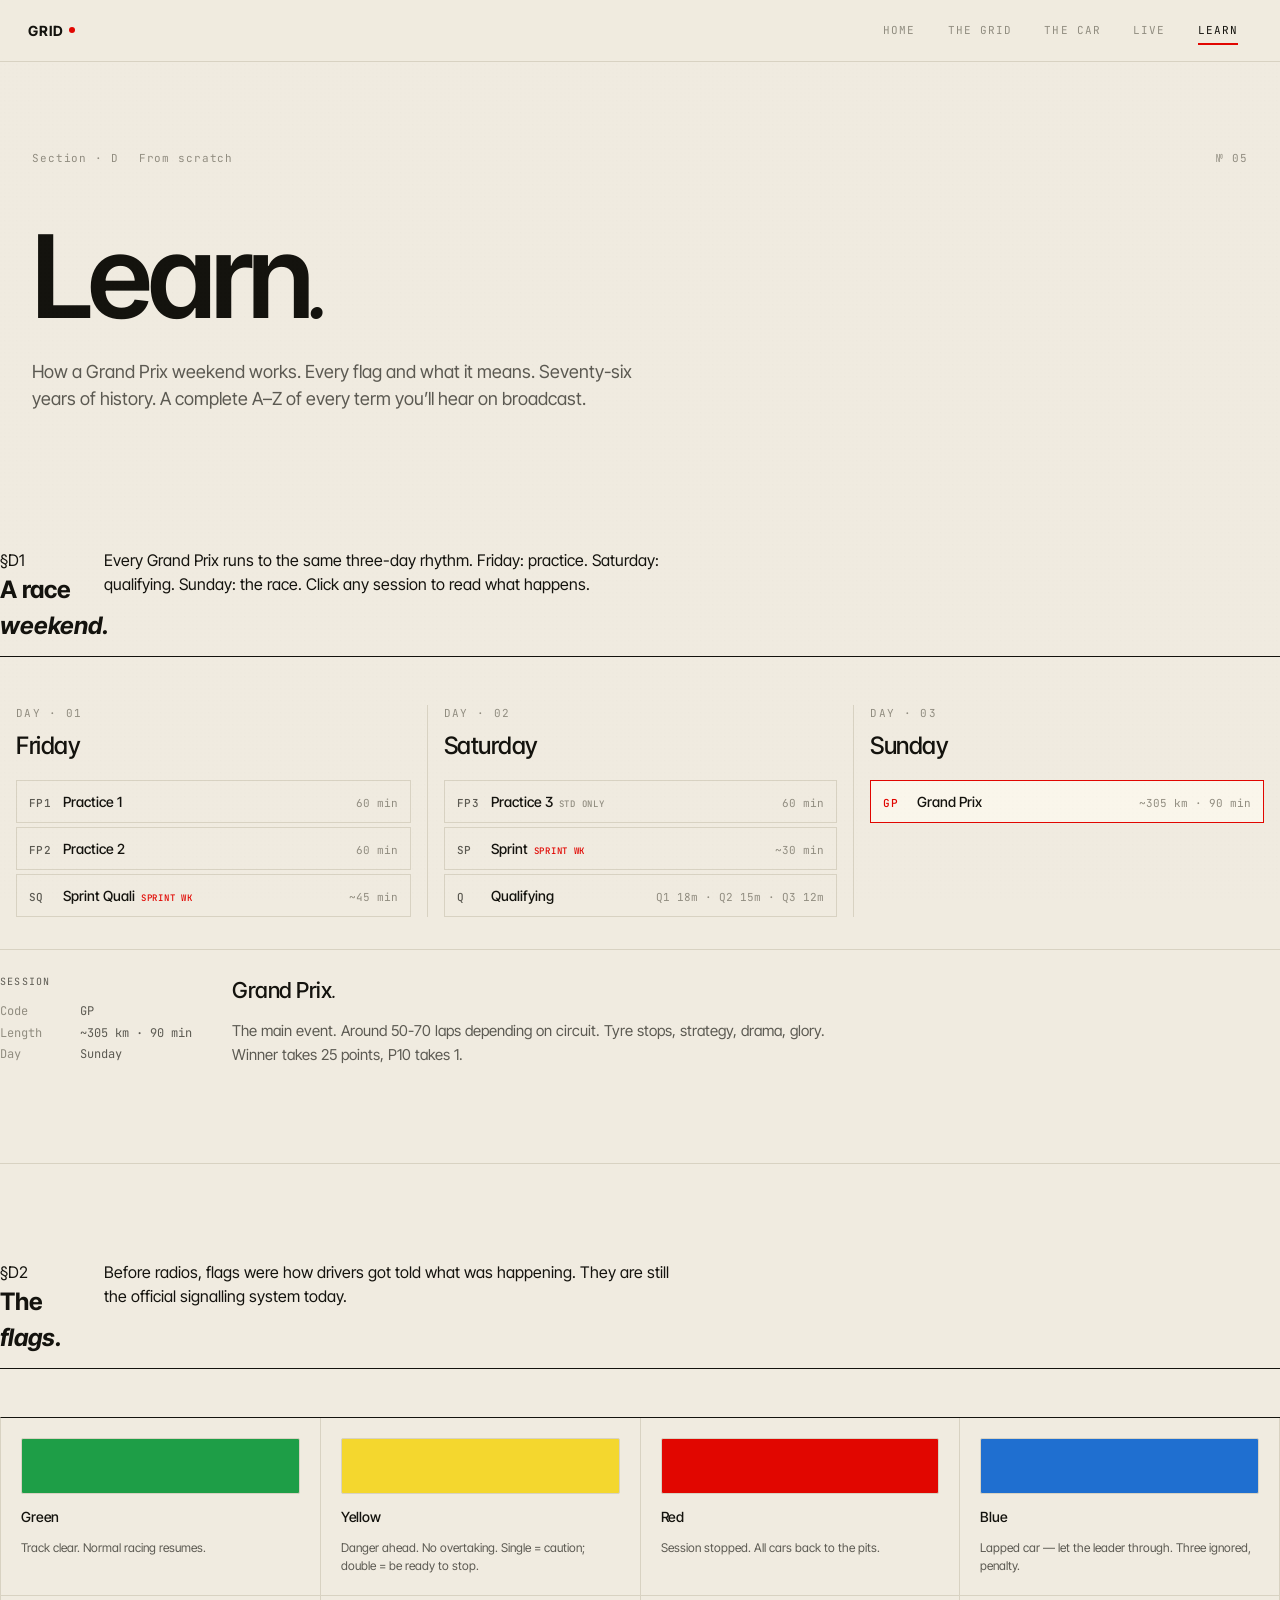
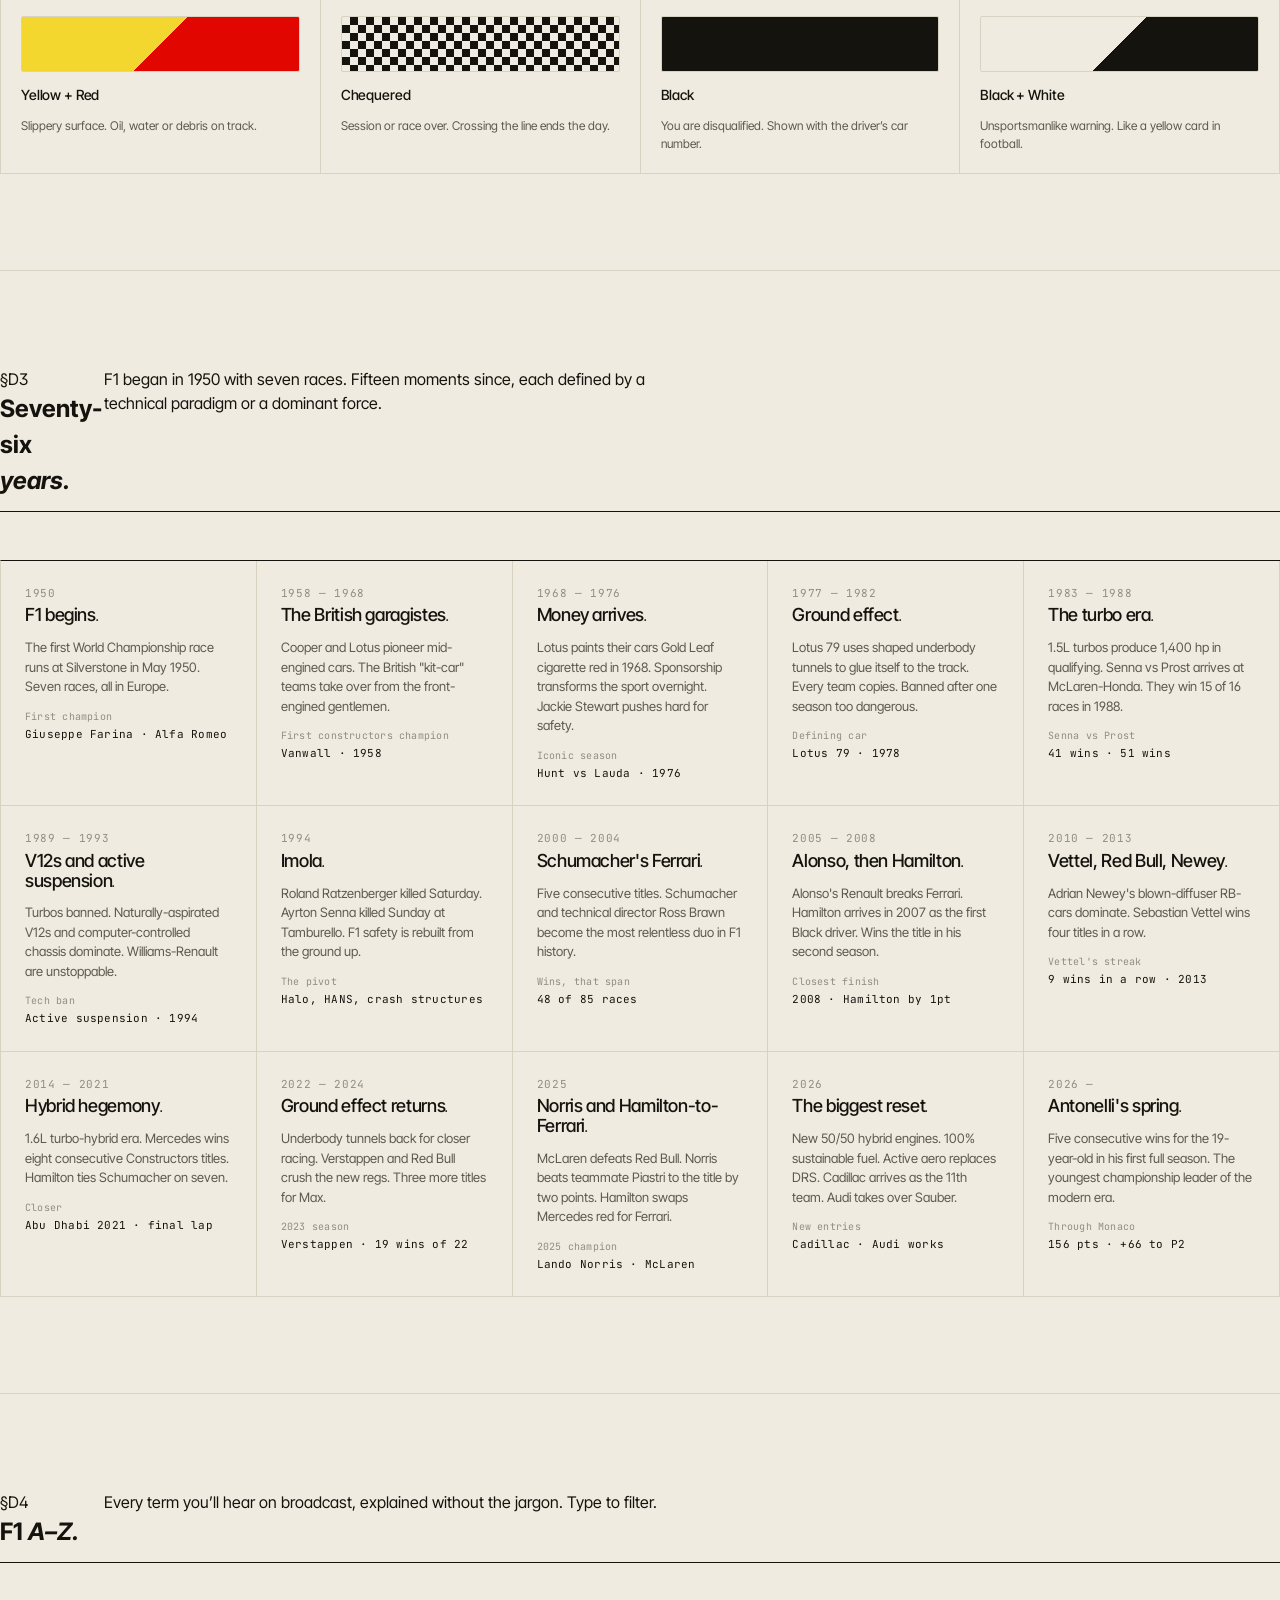
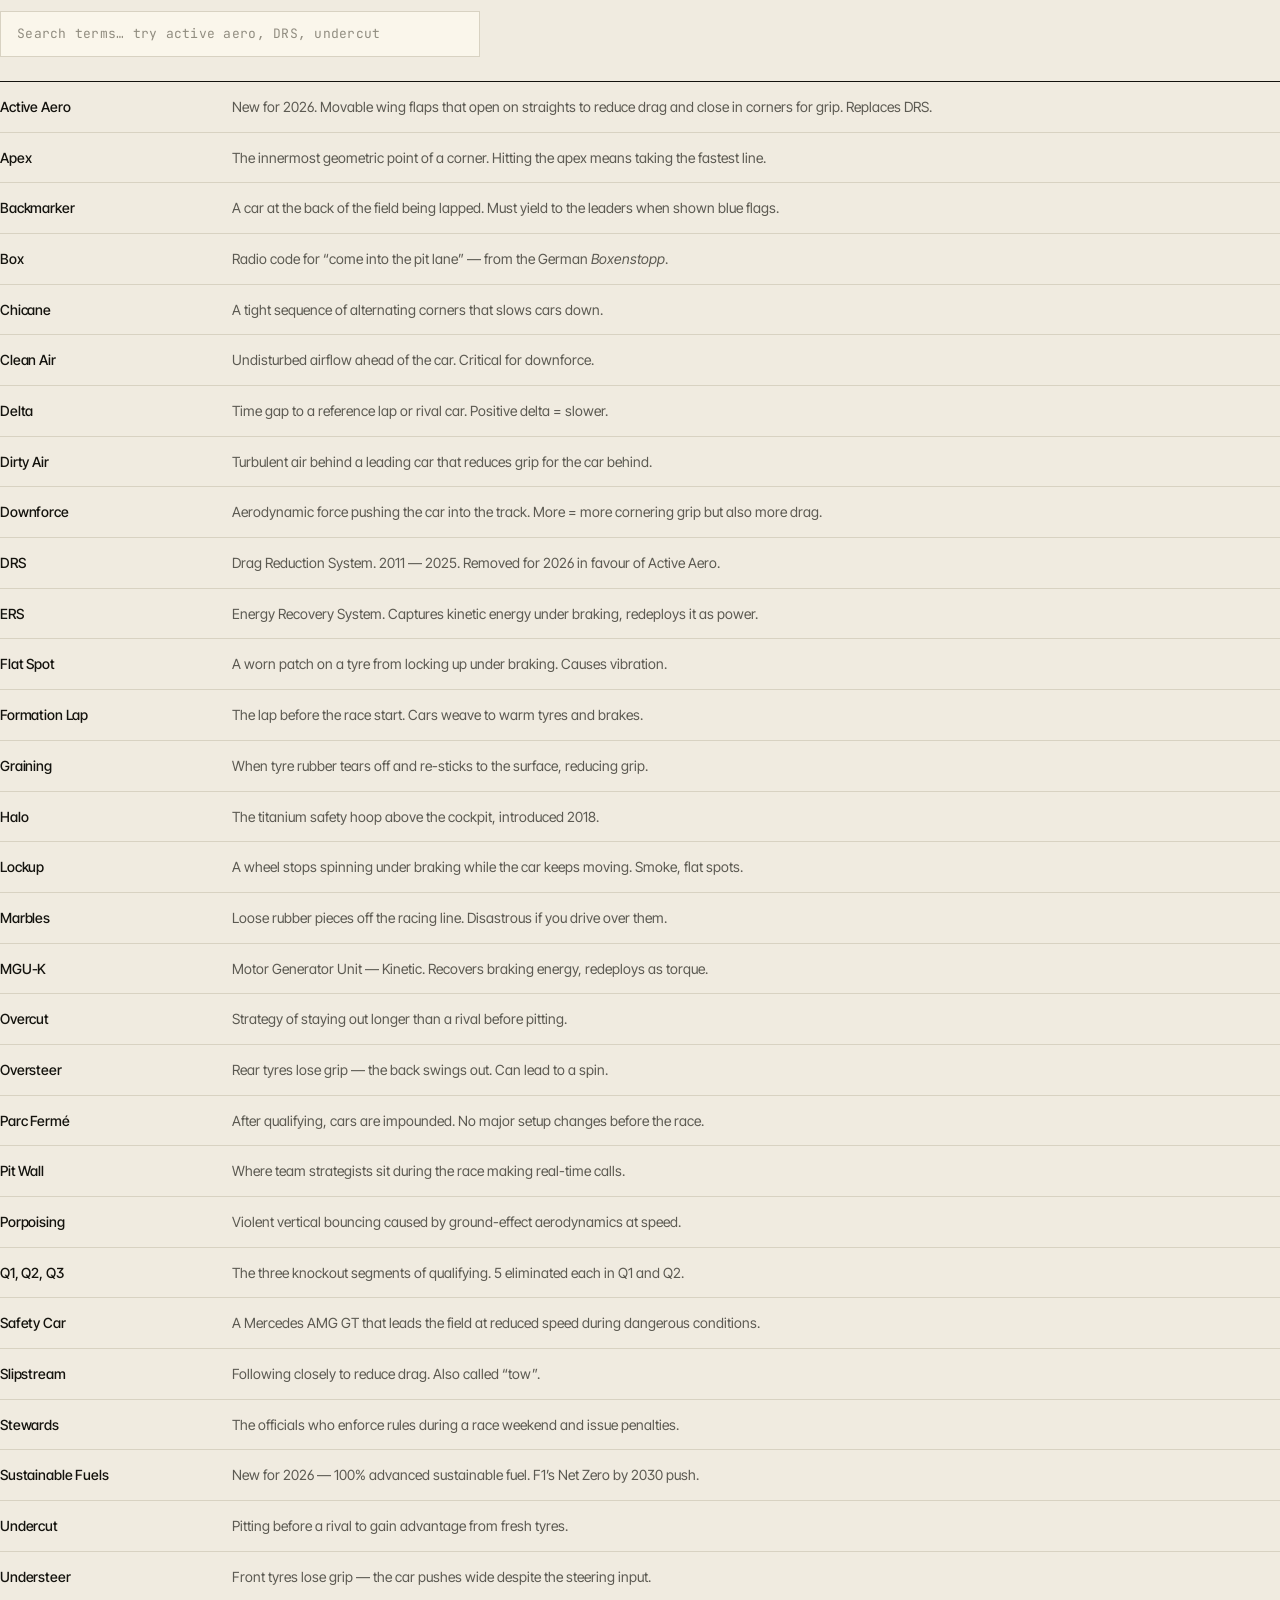
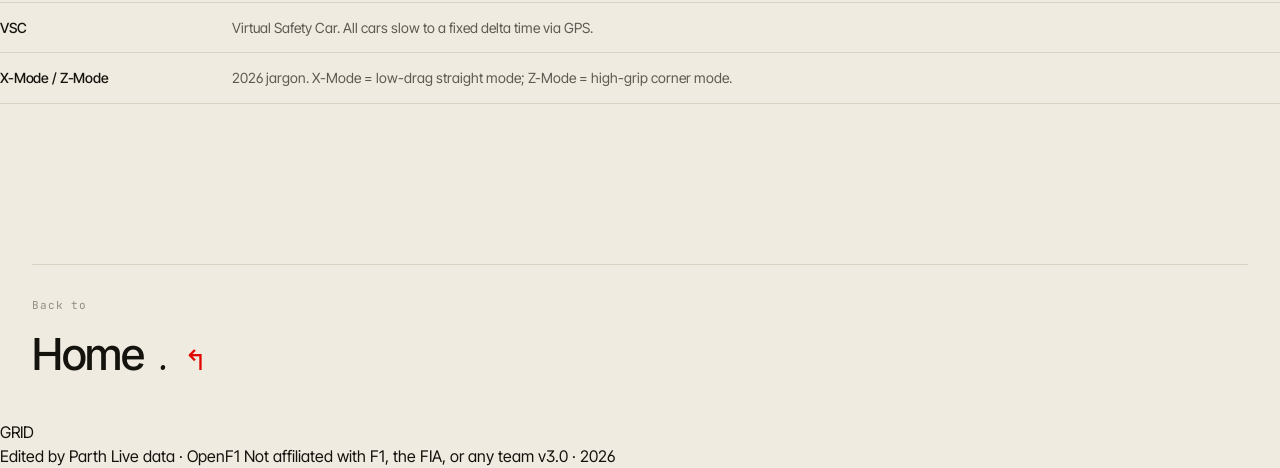
==== learn/index.html @ c95640af "v3" ====
<!DOCTYPE html>
<html lang="en">
<head>
<meta charset="UTF-8">
<meta name="viewport" content="width=device-width, initial-scale=1.0">
<meta name="description" content="GRID · Learn — race weekend, flags, history, A-Z glossary.">
<meta name="theme-color" content="#F0EBE0">
<title>Learn · GRID</title>
<link rel="preconnect" href="https://fonts.googleapis.com">
<link rel="preconnect" href="https://fonts.gstatic.com" crossorigin>
<link href="https://fonts.googleapis.com/css2?family=Inter+Tight:wght@400;500;600;700&family=Instrument+Serif:ital@0;1&family=JetBrains+Mono:wght@400;500&display=swap" rel="stylesheet">
<link rel="stylesheet" href="../css/styles.css">
<link rel="icon" type="image/svg+xml" href="data:image/svg+xml,%3Csvg xmlns='http://www.w3.org/2000/svg' viewBox='0 0 32 32'%3E%3Crect width='32' height='32' fill='%23F0EBE0'/%3E%3Ccircle cx='16' cy='16' r='6' fill='%23E10600'/%3E%3C/svg%3E">
</head>
<body data-page="learn">

<nav class="page-nav">
  <a href="../" class="nav-mark"><span>GRID</span><em class="dot"></em></a>
  <div class="nav-links" id="navLinks">
    <a href="../">Home</a>
    <a href="../the-grid/">The Grid</a>
    <a href="../the-car/">The Car</a>
    <a href="../live/">Live</a>
    <a href="../learn/" class="active">Learn</a>
  </div>
  <button class="nav-toggle" id="navToggle" aria-label="Menu"><span></span><span></span><span></span></button>
</nav>

<header class="page-head">
  <div class="page-head-grid">
    <div class="page-head-meta">
      <span>Section · D</span>
      <span>From scratch</span>
    </div>
    <div class="page-head-issue">№ 05</div>
  </div>
  <h1 class="page-head-title">Learn<em class="serif">.</em></h1>
  <p class="page-head-sub">
    How a Grand Prix weekend works. Every flag and what it means. Seventy-six years of history. A complete A&ndash;Z of every term you&rsquo;ll hear on broadcast.
  </p>
  <div class="cover-divider"><span class="rule"></span></div>
</header>

<!-- §D1 — RACE WEEKEND -->
<section class="section-block" id="weekend">
  <div class="sec-head">
    <div class="sec-left">
      <div class="sec-num">§D1</div>
      <h2 class="sec-title">A race <em>weekend.</em></h2>
    </div>
    <p class="sec-lede">
      Every Grand Prix runs to the same three-day rhythm. Friday: practice. Saturday: qualifying. Sunday: the race. Click any session to read what happens.
    </p>
  </div>
  <div class="weekend-box" id="weekendBox"></div>
</section>

<!-- §D2 — FLAGS -->
<section class="section-block" id="flags">
  <div class="sec-head">
    <div class="sec-left">
      <div class="sec-num">§D2</div>
      <h2 class="sec-title">The <em>flags.</em></h2>
    </div>
    <p class="sec-lede">
      Before radios, flags were how drivers got told what was happening. They are still the official signalling system today.
    </p>
  </div>
  <div class="flags-ref" id="flagsRef"></div>
</section>

<!-- §D3 — HISTORY -->
<section class="section-block" id="history">
  <div class="sec-head">
    <div class="sec-left">
      <div class="sec-num">§D3</div>
      <h2 class="sec-title">Seventy-six <em>years.</em></h2>
    </div>
    <p class="sec-lede">
      F1 began in 1950 with seven races. Fifteen moments since, each defined by a technical paradigm or a dominant force.
    </p>
  </div>
  <div class="eras" id="erasGrid"></div>
</section>

<!-- §D4 — GLOSSARY -->
<section class="section-block" id="glossary">
  <div class="sec-head">
    <div class="sec-left">
      <div class="sec-num">§D4</div>
      <h2 class="sec-title">F1 <em>A&ndash;Z.</em></h2>
    </div>
    <p class="sec-lede">
      Every term you&rsquo;ll hear on broadcast, explained without the jargon. Type to filter.
    </p>
  </div>
  <input type="text" class="gloss-search" id="glossSearch" placeholder="Search terms… try active aero, DRS, undercut">
  <div class="gloss-list" id="glossList"></div>
</section>

<nav class="page-next">
  <a href="../" class="next-link">
    <div class="next-label">Back to</div>
    <div class="next-title">Home<em>.</em> <span class="arrow">↰</span></div>
  </a>
</nav>

<footer class="page-foot">
  <div class="foot-mark">GRID</div>
  <div class="foot-meta">
    <span>Edited by <a href="https://parth8.github.io" target="_blank" rel="noopener">Parth</a></span>
    <span>Live data · <a href="https://openf1.org" target="_blank" rel="noopener">OpenF1</a></span>
    <span>Not affiliated with F1, the FIA, or any team</span>
    <span>v3.0 · 2026</span>
  </div>
</footer>

<script src="../js/data.js"></script>
<script src="../js/main.js"></script>
</body>
</html>
---- css/styles.css ----
/* ============================================================
   GRID — F1 Reference 2026
   Editorial / architectural / sports reference
   Cream paper · Ink black · F1 red as pencil edit
   ============================================================ */

/* ===== RESET ===== */
*, *::before, *::after { box-sizing: border-box; margin: 0; padding: 0; }
html { -webkit-text-size-adjust: 100%; scroll-behavior: smooth; }
img, svg { display: block; max-width: 100%; }
button, input, select { font: inherit; color: inherit; }
button { cursor: pointer; background: none; border: none; }
a { color: inherit; text-decoration: none; }
table { border-collapse: collapse; width: 100%; }

/* ===== TOKENS ===== */
:root {
  /* Surfaces */
  --paper: #F0EBE0;
  --paper-2: #E8E2D2;
  --card: #FAF6EB;
  --ink: #14130E;
  --ink-2: #5C5A52;
  --ink-3: #918D80;
  --rule: #D8D2C2;
  --rule-strong: #B8B1A0;

  /* Single accent — F1 red, used surgically */
  --red: #E10600;
  --red-dark: #B30500;

  /* Highlight — like a sharpie marker */
  --hl: #F4D72E;

  /* Type families */
  --sans: 'Inter Tight', 'Inter', system-ui, -apple-system, sans-serif;
  --serif: 'Instrument Serif', 'Georgia', serif;
  --mono: 'JetBrains Mono', 'SF Mono', 'Menlo', monospace;

  /* Layout grid */
  --col-max: 1280px;
  --col-gutter: 24px;
  --col: calc((100% - var(--col-gutter) * 11) / 12);

  --ease: cubic-bezier(0.22, 1, 0.36, 1);
}

/* ===== BASE ===== */
html, body {
  background: var(--paper);
  color: var(--ink);
}
body {
  font-family: var(--sans);
  font-weight: 400;
  font-size: 16px;
  line-height: 1.5;
  -webkit-font-smoothing: antialiased;
  -moz-osx-font-smoothing: grayscale;
  text-rendering: optimizeLegibility;
  font-feature-settings: 'ss01', 'cv11';
}

::selection { background: var(--ink); color: var(--paper); }

/* Subtle paper grain — barely there */
body::before {
  content: '';
  position: fixed;
  inset: 0;
  pointer-events: none;
  background-image:
    radial-gradient(circle at 25% 25%, rgba(20, 19, 14, 0.012) 0.5px, transparent 1px),
    radial-gradient(circle at 75% 75%, rgba(20, 19, 14, 0.008) 0.5px, transparent 1px);
  background-size: 4px 4px, 6px 6px;
  z-index: 1;
  opacity: 0.8;
}

/* ===== UTILITIES ===== */
.serif { font-family: var(--serif); font-weight: 400; font-style: italic; }
.mono { font-family: var(--mono); }
.section-num { font-family: var(--mono); font-size: 12px; letter-spacing: 0.04em; color: var(--ink-3); }
.label {
  font-family: var(--mono);
  font-size: 10px;
  letter-spacing: 0.12em;
  text-transform: uppercase;
  color: var(--ink-2);
}
.rule { height: 1px; background: var(--rule); border: 0; }
.rule-strong { height: 1px; background: var(--ink); border: 0; }

/* ===== LAYOUT WRAPPERS ===== */
.wrap {
  max-width: var(--col-max);
  margin: 0 auto;
  padding: 0 32px;
  position: relative;
  z-index: 2;
}
.section-block {
  padding: 96px 0;
  position: relative;
}
.section-block + .section-block { border-top: 1px solid var(--rule); }
.grid-12 {
  display: grid;
  grid-template-columns: repeat(12, 1fr);
  gap: 24px;
}
@media (max-width: 720px) {
  .wrap { padding: 0 20px; }
  .section-block { padding: 56px 0; }
}

/* ============================================================
   NAV (cross-page)
   ============================================================ */
.page-nav {
  position: sticky;
  top: 0;
  z-index: 80;
  display: flex;
  align-items: center;
  justify-content: space-between;
  padding: 14px 28px;
  background: rgba(240, 235, 224, 0.94);
  backdrop-filter: blur(12px) saturate(140%);
  -webkit-backdrop-filter: blur(12px) saturate(140%);
  border-bottom: 1px solid var(--rule);
}
.nav-mark {
  font-family: var(--sans);
  font-weight: 700;
  letter-spacing: 0.06em;
  font-size: 14px;
  color: var(--ink);
  text-decoration: none;
  display: inline-flex;
  align-items: center;
  gap: 6px;
}
.nav-mark .dot {
  width: 6px;
  height: 6px;
  border-radius: 50%;
  background: var(--red);
  display: inline-block;
}
.nav-links {
  display: flex;
  gap: 4px;
  align-items: center;
}
.nav-links a {
  font-family: var(--mono);
  font-size: 11px;
  letter-spacing: 0.1em;
  text-transform: uppercase;
  text-decoration: none;
  color: var(--ink-3);
  padding: 8px 14px;
  border-radius: 1px;
  transition: color 0.18s var(--ease);
  position: relative;
}
.nav-links a:hover { color: var(--ink); }
.nav-links a.active { color: var(--ink); }
.nav-links a.active::after {
  content: '';
  position: absolute;
  left: 14px;
  right: 14px;
  bottom: 2px;
  height: 2px;
  background: var(--red);
}

.nav-toggle { display: none; background: none; border: none; flex-direction: column; gap: 5px; padding: 6px; cursor: pointer; }
.nav-toggle span { width: 22px; height: 1.5px; background: var(--ink); transition: 0.25s var(--ease); }
.nav-toggle.open span:nth-child(1) { transform: translateY(7px) rotate(45deg); }
.nav-toggle.open span:nth-child(2) { opacity: 0; }
.nav-toggle.open span:nth-child(3) { transform: translateY(-7px) rotate(-45deg); }

@media (max-width: 880px) {
  .page-nav { padding: 12px 18px; }
  .nav-links {
    position: fixed;
    top: 56px;
    left: 0; right: 0;
    flex-direction: column;
    background: var(--paper);
    border-bottom: 1px solid var(--rule);
    padding: 8px;
    gap: 0;
    transform: translateY(-130%);
    transition: transform 0.35s var(--ease);
  }
  .nav-links.open { transform: translateY(0); }
  .nav-links a { padding: 14px 18px; font-size: 12px; width: 100%; }
  .nav-toggle { display: flex; }
}

/* ============================================================
   PAGE HEAD (for non-home pages)
   ============================================================ */
.page-head {
  max-width: 1280px;
  margin: 0 auto;
  padding: 88px 32px 40px;
}
.page-head-grid {
  display: flex;
  justify-content: space-between;
  align-items: baseline;
  font-family: var(--mono);
  font-size: 11px;
  letter-spacing: 0.08em;
  color: var(--ink-3);
  margin-bottom: 56px;
}
.page-head-meta {
  display: flex;
  gap: 20px;
  flex-wrap: wrap;
}
.page-head-issue {
  font-family: var(--mono);
  font-size: 11px;
  letter-spacing: 0.08em;
  color: var(--ink-3);
}
.page-head-title {
  font-family: var(--sans);
  font-weight: 600;
  font-size: clamp(56px, 9vw, 124px);
  line-height: 0.95;
  letter-spacing: -0.04em;
  margin-bottom: 24px;
}
.page-head-title em {
  font-family: var(--serif);
  font-style: italic;
  font-weight: 400;
  letter-spacing: -0.02em;
}
.page-head-sub {
  font-family: var(--sans);
  font-size: 18px;
  color: var(--ink-2);
  line-height: 1.5;
  max-width: 640px;
}
@media (max-width: 700px) {
  .page-head { padding: 60px 20px 24px; }
}

/* ============================================================
   PAGE NEXT (bottom-of-page nav link)
   ============================================================ */
.page-next {
  max-width: 1280px;
  margin: 64px auto 0;
  padding: 0 32px;
}
.next-link {
  display: block;
  text-decoration: none;
  color: inherit;
  border-top: 1px solid var(--rule);
  padding: 32px 0;
  transition: padding 0.25s var(--ease);
}
.next-link:hover { padding-left: 12px; }
.next-label {
  font-family: var(--mono);
  font-size: 11px;
  letter-spacing: 0.08em;
  color: var(--ink-3);
  margin-bottom: 8px;
}
.next-title {
  font-family: var(--sans);
  font-weight: 500;
  font-size: 44px;
  letter-spacing: -0.03em;
  color: var(--ink);
  display: flex;
  align-items: baseline;
  gap: 16px;
}
.next-title em {
  font-family: var(--serif);
  font-style: italic;
  font-weight: 400;
}
.next-title .arrow {
  font-family: var(--mono);
  font-size: 28px;
  color: var(--red);
}
@media (max-width: 700px) { .next-title { font-size: 32px; } }

/* ============================================================
   ROUTE CARDS (on home page)
   ============================================================ */
.route-grid {
  display: grid;
  grid-template-columns: repeat(4, 1fr);
  border-top: 1px solid var(--ink);
  border-left: 1px solid var(--rule);
}
.route-card {
  border-right: 1px solid var(--rule);
  border-bottom: 1px solid var(--rule);
  padding: 32px 24px;
  text-decoration: none;
  color: inherit;
  display: flex;
  flex-direction: column;
  gap: 14px;
  position: relative;
  transition: background 0.18s var(--ease);
  min-height: 240px;
}
.route-card:hover { background: rgba(20, 19, 14, 0.03); }
.route-num {
  font-family: var(--mono);
  font-size: 11px;
  letter-spacing: 0.08em;
  color: var(--red);
}
.route-card h3 {
  font-family: var(--sans);
  font-weight: 600;
  font-size: 28px;
  letter-spacing: -0.025em;
  line-height: 1;
}
.route-card h3 em {
  font-family: var(--serif);
  font-style: italic;
  font-weight: 400;
  color: var(--red);
}
.route-card p {
  font-family: var(--sans);
  font-size: 14px;
  color: var(--ink-2);
  line-height: 1.55;
  flex: 1;
}
.route-cta {
  font-family: var(--mono);
  font-size: 11px;
  letter-spacing: 0.1em;
  text-transform: uppercase;
  color: var(--ink);
  display: flex;
  align-items: center;
  gap: 6px;
}
.route-cta .arrow {
  color: var(--red);
  font-size: 14px;
}
@media (max-width: 1100px) { .route-grid { grid-template-columns: repeat(2, 1fr); } }
@media (max-width: 600px)  { .route-grid { grid-template-columns: 1fr; } }

.read-more {
  display: inline-flex;
  align-items: center;
  gap: 8px;
  font-family: var(--mono);
  font-size: 11px;
  letter-spacing: 0.08em;
  text-transform: uppercase;
  color: var(--ink);
  text-decoration: none;
  margin-top: 28px;
  padding-bottom: 4px;
  border-bottom: 1px solid var(--ink);
  transition: gap 0.18s var(--ease);
}
.read-more:hover { gap: 14px; }
.read-more .arrow { color: var(--red); }

/* ============================================================
   §C — LIVE PAGE (OpenF1)
   ============================================================ */
.live-card {
  border: 1px solid var(--rule);
  background: var(--paper-tint);
  padding: 32px;
  min-height: 200px;
  display: flex;
  flex-direction: column;
}
.live-card-head {
  display: grid;
  grid-template-columns: 1fr auto;
  align-items: end;
  gap: 24px;
  padding-bottom: 20px;
  border-bottom: 1px solid var(--rule);
  margin-bottom: 24px;
}
.live-card-eyebrow {
  font-family: var(--mono);
  font-size: 11px;
  letter-spacing: 0.08em;
  color: var(--red);
  margin-bottom: 8px;
}
.live-card-title {
  font-family: var(--sans);
  font-weight: 600;
  font-size: 36px;
  letter-spacing: -0.025em;
  line-height: 1;
}
.live-card-title em {
  font-family: var(--serif);
  font-style: italic;
  font-weight: 400;
}
.live-card-side { text-align: right; }
.live-card-side .k {
  font-family: var(--mono);
  font-size: 10px;
  letter-spacing: 0.08em;
  color: var(--ink-3);
  text-transform: uppercase;
  margin-bottom: 4px;
}
.live-card-side .v {
  font-family: var(--mono);
  font-size: 14px;
  color: var(--ink);
}
.live-card-meta {
  display: grid;
  grid-template-columns: repeat(4, 1fr);
  gap: 24px;
}
.live-card-meta > div {
  border-left: 2px solid var(--rule);
  padding-left: 12px;
}
.live-card-meta .k {
  font-family: var(--mono);
  font-size: 10px;
  letter-spacing: 0.08em;
  color: var(--ink-3);
  text-transform: uppercase;
  margin-bottom: 4px;
}
.live-card-meta .v {
  font-family: var(--mono);
  font-size: 14px;
  color: var(--ink);
}
.live-card-meta .v.large {
  font-family: var(--sans);
  font-weight: 600;
  font-size: 22px;
  letter-spacing: -0.02em;
}
@media (max-width: 800px) {
  .live-card-meta { grid-template-columns: 1fr 1fr; }
}

.live-empty {
  font-family: var(--sans);
  font-size: 14px;
  color: var(--ink-3);
  font-style: italic;
  padding: 32px 0;
  text-align: center;
}
.live-error {
  font-family: var(--mono);
  font-size: 12px;
  color: var(--red);
  padding: 16px;
  border: 1px dashed var(--red);
  background: rgba(225, 6, 0, 0.04);
}

.live-loading {
  display: flex;
  flex-direction: column;
  align-items: center;
  justify-content: center;
  gap: 16px;
  padding: 48px;
  flex: 1;
}
.live-pulse {
  display: flex;
  gap: 8px;
}
.live-pulse span {
  width: 8px;
  height: 8px;
  border-radius: 50%;
  background: var(--red);
  animation: livepulse 1.4s ease-in-out infinite;
}
.live-pulse span:nth-child(2) { animation-delay: 0.2s; }
.live-pulse span:nth-child(3) { animation-delay: 0.4s; }
@keyframes livepulse {
  0%, 80%, 100% { opacity: 0.2; transform: scale(0.7); }
  40% { opacity: 1; transform: scale(1); }
}
.live-loading-text {
  font-family: var(--mono);
  font-size: 11px;
  letter-spacing: 0.08em;
  color: var(--ink-3);
  text-transform: uppercase;
}

/* Positions */
.live-positions {
  border-top: 1px solid var(--ink);
}
.live-pos-row {
  display: grid;
  grid-template-columns: 48px 36px 1fr auto;
  align-items: center;
  gap: 16px;
  padding: 14px 16px;
  border-bottom: 1px solid var(--rule);
  font-family: var(--sans);
  transition: background 0.15s var(--ease);
}
.live-pos-row.head {
  font-family: var(--mono);
  font-size: 10px;
  letter-spacing: 0.1em;
  color: var(--ink-3);
  text-transform: uppercase;
  border-bottom: 1px solid var(--ink);
}
.live-pos-row .pos {
  font-family: var(--sans);
  font-weight: 500;
  font-size: 18px;
  letter-spacing: -0.01em;
}
.live-pos-row.head .pos { font-family: var(--mono); font-size: 10px; font-weight: 400; }
.live-pos-row .num {
  font-family: var(--mono);
  font-size: 11px;
  color: var(--ink-3);
  text-align: center;
}
.live-pos-row .name {
  font-family: var(--sans);
  font-weight: 500;
  font-size: 15px;
  letter-spacing: -0.01em;
}
.live-pos-row .name .team {
  font-family: var(--mono);
  font-size: 10px;
  letter-spacing: 0.08em;
  text-transform: uppercase;
  color: var(--ink-3);
  margin-top: 2px;
  display: block;
}
.live-pos-row .team-dot {
  display: inline-block;
  width: 6px;
  height: 6px;
  border-radius: 50%;
  margin-right: 6px;
  vertical-align: middle;
}
.live-pos-row .gap {
  font-family: var(--mono);
  font-size: 12px;
  color: var(--ink-2);
  text-align: right;
}
.live-pos-row.podium-1 { background: rgba(225, 6, 0, 0.04); }
.live-pos-row.podium-1 .pos { color: var(--red); font-size: 22px; }

/* Fastest lap + Weather (split) */
.live-split {
  display: grid;
  grid-template-columns: 1fr 1fr;
  gap: 24px;
}
.live-fast-card, .live-weather-card {
  border: 1px solid var(--rule);
  padding: 24px;
  background: var(--paper-tint);
}
.live-fast-driver {
  display: flex;
  align-items: baseline;
  gap: 12px;
  margin-bottom: 16px;
}
.live-fast-driver .name {
  font-family: var(--sans);
  font-weight: 600;
  font-size: 28px;
  letter-spacing: -0.025em;
}
.live-fast-driver .num {
  font-family: var(--mono);
  font-size: 14px;
  color: var(--ink-3);
}
.live-fast-time {
  font-family: var(--mono);
  font-size: 36px;
  color: var(--red);
  letter-spacing: 0.02em;
  margin-bottom: 12px;
}
.live-fast-detail {
  display: grid;
  grid-template-columns: 1fr 1fr;
  gap: 12px;
}
.live-fast-detail .k {
  font-family: var(--mono);
  font-size: 10px;
  letter-spacing: 0.08em;
  text-transform: uppercase;
  color: var(--ink-3);
}
.live-fast-detail .v {
  font-family: var(--mono);
  font-size: 14px;
  color: var(--ink);
  margin-top: 2px;
}

.live-weather-grid {
  display: grid;
  grid-template-columns: 1fr 1fr;
  gap: 16px;
}
.live-weather-grid > div {
  border-left: 2px solid var(--rule);
  padding-left: 12px;
}
.live-weather-grid .k {
  font-family: var(--mono);
  font-size: 10px;
  letter-spacing: 0.08em;
  text-transform: uppercase;
  color: var(--ink-3);
  margin-bottom: 4px;
}
.live-weather-grid .v {
  font-family: var(--mono);
  font-size: 22px;
  color: var(--ink);
}
.live-weather-grid .d {
  font-family: var(--mono);
  font-size: 11px;
  color: var(--ink-3);
  margin-top: 2px;
}
@media (max-width: 900px) {
  .live-split { grid-template-columns: 1fr; }
}

/* Race control */
.live-control {
  border: 1px solid var(--rule);
  background: var(--paper-tint);
  max-height: 480px;
  overflow-y: auto;
}
.live-control-item {
  display: grid;
  grid-template-columns: 100px 80px 1fr;
  gap: 16px;
  padding: 14px 20px;
  border-bottom: 1px solid var(--rule);
  font-family: var(--mono);
  font-size: 12px;
  align-items: baseline;
}
.live-control-item:last-child { border-bottom: 0; }
.live-control-item .time {
  color: var(--ink-3);
  font-size: 10px;
  letter-spacing: 0.06em;
}
.live-control-item .flag {
  font-family: var(--mono);
  font-size: 10px;
  letter-spacing: 0.1em;
  text-transform: uppercase;
  padding: 2px 6px;
  text-align: center;
  align-self: flex-start;
}
.live-control-item .flag.green { background: #2A7E2A; color: #fff; }
.live-control-item .flag.yellow { background: #F4D72E; color: var(--ink); }
.live-control-item .flag.red { background: var(--red); color: #fff; }
.live-control-item .flag.blue { background: #1F6FD0; color: #fff; }
.live-control-item .flag.chequered { background: var(--ink); color: #fff; }
.live-control-item .flag.other { background: var(--ink-3); color: var(--paper); }
.live-control-item .msg {
  font-family: var(--sans);
  font-size: 14px;
  color: var(--ink);
  line-height: 1.5;
}

/* Meta footer of live page */
.live-meta-card {
  border: 1px solid var(--rule);
  padding: 20px 24px;
  background: var(--paper-tint);
}
.live-meta-row {
  display: grid;
  grid-template-columns: 2fr 1fr 1fr auto;
  align-items: center;
  gap: 24px;
}
.live-meta-row .k {
  font-family: var(--mono);
  font-size: 10px;
  letter-spacing: 0.08em;
  color: var(--ink-3);
  text-transform: uppercase;
  margin-bottom: 2px;
}
.live-meta-row .v {
  font-family: var(--mono);
  font-size: 12px;
  color: var(--ink);
}
.live-meta-row .v a { color: var(--ink); text-decoration: underline; text-underline-offset: 3px; }
.live-refresh {
  font-family: var(--mono);
  font-size: 11px;
  letter-spacing: 0.08em;
  text-transform: uppercase;
  background: var(--ink);
  color: var(--paper);
  border: none;
  padding: 12px 20px;
  cursor: pointer;
  transition: background 0.18s var(--ease);
}
.live-refresh:hover { background: var(--red); }
.live-refresh:disabled { opacity: 0.4; cursor: not-allowed; }
@media (max-width: 800px) {
  .live-meta-row { grid-template-columns: 1fr 1fr; }
  .live-refresh { grid-column: span 2; }
}

/* ============================================================
   HERO / COVER
   ============================================================ */
.cover {
  padding: 72px 0 96px;
  position: relative;
  z-index: 2;
}
.cover-top {
  display: grid;
  grid-template-columns: 1fr auto;
  align-items: end;
  gap: 24px;
  margin-bottom: 48px;
}
.cover-meta {
  font-family: var(--mono);
  font-size: 12px;
  letter-spacing: 0.04em;
  color: var(--ink-2);
  line-height: 1.8;
}
.cover-meta div { display: flex; gap: 24px; }
.cover-meta span:first-child { color: var(--ink-3); width: 110px; }

.cover-title {
  font-family: var(--sans);
  font-weight: 500;
  font-size: clamp(56px, 10vw, 160px);
  line-height: 0.88;
  letter-spacing: -0.04em;
  margin: 0;
}
.cover-title em {
  font-family: var(--serif);
  font-style: italic;
  font-weight: 400;
  letter-spacing: -0.04em;
}
.cover-title .red-dot {
  display: inline-block;
  width: 0.15em;
  height: 0.15em;
  background: var(--red);
  border-radius: 50%;
  vertical-align: 0.18em;
  margin-left: 0.05em;
}

.cover-sub {
  font-family: var(--serif);
  font-style: italic;
  font-size: clamp(22px, 2.5vw, 32px);
  line-height: 1.3;
  color: var(--ink-2);
  max-width: 720px;
  margin-top: 40px;
}

.cover-bottom {
  margin-top: 80px;
  display: grid;
  grid-template-columns: repeat(4, 1fr);
  gap: 24px;
  padding-top: 24px;
  border-top: 1px solid var(--ink);
}
.cover-stat .label { margin-bottom: 6px; }
.cover-stat .v {
  font-family: var(--sans);
  font-weight: 500;
  font-size: clamp(40px, 5vw, 64px);
  line-height: 1;
  letter-spacing: -0.03em;
}
.cover-stat .sub {
  font-family: var(--mono);
  font-size: 11px;
  color: var(--ink-2);
  letter-spacing: 0.04em;
  margin-top: 6px;
}
@media (max-width: 720px) {
  .cover { padding: 32px 0 56px; }
  .cover-top { grid-template-columns: 1fr; align-items: start; }
  .cover-meta div { gap: 12px; }
  .cover-bottom { grid-template-columns: repeat(2, 1fr); }
  .cover-sub { font-size: 22px; margin-top: 28px; }
}

/* ============================================================
   SECTION HEADER (consistent across sections)
   ============================================================ */
.sec-head {
  display: grid;
  grid-template-columns: 80px 1fr 1fr;
  gap: 24px;
  margin-bottom: 48px;
  align-items: start;
  padding-bottom: 12px;
  border-bottom: 1px solid var(--ink);
}
.sec-head .num {
  font-family: var(--mono);
  font-size: 13px;
  letter-spacing: 0.04em;
  color: var(--ink-3);
  padding-top: 8px;
}
.sec-head .title {
  font-family: var(--sans);
  font-weight: 500;
  font-size: clamp(28px, 4vw, 48px);
  line-height: 1;
  letter-spacing: -0.03em;
}
.sec-head .title em {
  font-family: var(--serif);
  font-style: italic;
  font-weight: 400;
  letter-spacing: -0.03em;
}
.sec-head .desc {
  font-family: var(--sans);
  font-size: 15px;
  line-height: 1.55;
  color: var(--ink-2);
  padding-top: 8px;
  max-width: 460px;
}
@media (max-width: 720px) {
  .sec-head {
    grid-template-columns: 1fr;
    gap: 12px;
    margin-bottom: 32px;
  }
}

/* ============================================================
   §01 — 2026 vs 2025 COMPARISON TABLE
   ============================================================ */
.compare {
  display: grid;
  grid-template-columns: 1.5fr 1fr 1fr;
  border-top: 1px solid var(--ink);
  border-bottom: 1px solid var(--ink);
}
.compare > div {
  padding: 20px 24px;
  border-bottom: 1px solid var(--rule);
}
.compare > div:nth-child(-n+3) {
  border-bottom: 1px solid var(--ink);
}
.compare > div:nth-last-child(-n+3) {
  border-bottom: none;
}
.compare-col-label {
  font-family: var(--mono);
  font-size: 10px;
  letter-spacing: 0.12em;
  text-transform: uppercase;
  color: var(--ink-3);
}
.compare-key {
  font-family: var(--sans);
  font-weight: 500;
  font-size: 14px;
  color: var(--ink);
}
.compare-key .sub {
  display: block;
  font-family: var(--mono);
  font-size: 11px;
  color: var(--ink-3);
  margin-top: 4px;
  font-weight: 400;
  letter-spacing: 0.02em;
}
.compare-old { color: var(--ink-2); font-size: 14px; }
.compare-new {
  color: var(--ink);
  font-size: 14px;
  font-weight: 500;
  position: relative;
}
.compare-new .arrow {
  display: inline-block;
  margin-right: 6px;
  color: var(--red);
  font-family: var(--mono);
}
@media (max-width: 720px) {
  .compare { grid-template-columns: 1fr; }
  .compare > div { border-bottom: 1px solid var(--rule); padding: 16px 20px; }
  .compare > div:nth-child(3n+1) { border-top: 1px solid var(--ink); padding-top: 24px; }
  .compare > div:first-child { border-top: none; }
}

/* ============================================================
   §02 — ANATOMY OF A CAR (technical diagram)
   ============================================================ */
.anatomy-wrap {
  background: var(--card);
  border: 1px solid var(--rule);
  padding: 40px 32px;
  position: relative;
}
.anatomy-svg {
  width: 100%;
  height: auto;
  max-height: 480px;
  display: block;
  margin: 0 auto;
}
.anatomy-callouts {
  display: grid;
  grid-template-columns: repeat(4, 1fr);
  gap: 20px;
  margin-top: 40px;
  padding-top: 24px;
  border-top: 1px solid var(--rule);
}
.callout {
  display: flex;
  gap: 12px;
  align-items: flex-start;
  cursor: pointer;
  padding: 8px;
  border-radius: 2px;
  transition: background 0.15s var(--ease);
}
.callout:hover { background: var(--paper-2); }
.callout.active { background: var(--paper-2); }
.callout.active .callout-num {
  background: var(--red);
  color: var(--paper);
  border-color: var(--red);
}
.callout-num {
  font-family: var(--mono);
  font-size: 11px;
  font-weight: 500;
  width: 22px;
  height: 22px;
  display: flex;
  align-items: center;
  justify-content: center;
  border: 1px solid var(--ink);
  border-radius: 50%;
  flex-shrink: 0;
  transition: all 0.15s var(--ease);
}
.callout-text .name {
  font-family: var(--sans);
  font-weight: 500;
  font-size: 13px;
  line-height: 1.2;
}
.callout-text .desc {
  font-family: var(--sans);
  font-size: 12px;
  color: var(--ink-2);
  line-height: 1.4;
  margin-top: 3px;
}
@media (max-width: 720px) {
  .anatomy-callouts { grid-template-columns: repeat(2, 1fr); gap: 12px; }
  .anatomy-wrap { padding: 24px 16px; }
}

/* ============================================================
   §03 — TEAMS TABLE
   ============================================================ */
.teams-table {
  border-top: 1px solid var(--ink);
  border-bottom: 1px solid var(--ink);
}
.tt-row {
  display: grid;
  grid-template-columns: 32px 24px 1fr 1.2fr 0.6fr 0.6fr 0.6fr 24px;
  gap: 16px;
  padding: 16px 0;
  border-bottom: 1px solid var(--rule);
  align-items: center;
  cursor: pointer;
  transition: background 0.12s var(--ease);
}
.tt-row:last-child { border-bottom: none; }
.tt-row:hover { background: var(--paper-2); }
.tt-row.head {
  cursor: default;
  border-bottom: 1px solid var(--ink);
  padding: 12px 0;
}
.tt-row.head:hover { background: transparent; }
.tt-row.head > div {
  font-family: var(--mono);
  font-size: 10px;
  letter-spacing: 0.12em;
  text-transform: uppercase;
  color: var(--ink-3);
}
/* Right-align the numeric header to match its right-aligned data cell */
.tt-row.head > div:nth-child(7) { text-align: right; }
.tt-pos {
  font-family: var(--mono);
  font-size: 12px;
  color: var(--ink-3);
}
.tt-swatch {
  width: 24px;
  height: 24px;
  border-radius: 2px;
  position: relative;
  background: var(--team-c);
}
.tt-swatch::after {
  content: '';
  position: absolute;
  inset: 0;
  border: 1px solid rgba(0,0,0,0.1);
  border-radius: 2px;
}
.tt-name {
  font-family: var(--sans);
  font-weight: 500;
  font-size: 16px;
  letter-spacing: -0.01em;
}
.tt-name .full {
  display: block;
  font-family: var(--mono);
  font-size: 11px;
  color: var(--ink-3);
  font-weight: 400;
  margin-top: 2px;
  letter-spacing: 0.02em;
}
.tt-drivers {
  font-family: var(--mono);
  font-size: 12px;
  color: var(--ink-2);
  letter-spacing: 0.02em;
}
.tt-drivers .num {
  display: inline-block;
  background: var(--ink);
  color: var(--paper);
  padding: 1px 5px;
  font-size: 10px;
  margin-right: 4px;
  border-radius: 2px;
}
.tt-engine, .tt-base, .tt-titles {
  font-family: var(--mono);
  font-size: 12px;
  color: var(--ink-2);
}
.tt-titles { text-align: right; }
.tt-titles strong { font-weight: 500; color: var(--ink); font-size: 14px; }
.tt-arrow {
  font-family: var(--mono);
  color: var(--ink-3);
  text-align: right;
  transition: transform 0.15s var(--ease), color 0.15s var(--ease);
}
.tt-row:hover .tt-arrow { color: var(--red); transform: translateX(3px); }

@media (max-width: 900px) {
  .tt-row {
    grid-template-columns: 18px 18px 1fr auto;
    gap: 10px;
  }
  .tt-row.head { display: none; }
  .tt-engine, .tt-base, .tt-drivers, .tt-arrow { display: none; }
  .tt-pos { font-size: 11px; }
  .tt-name { font-size: 14px; }
  .tt-swatch { width: 18px; height: 18px; }
}

/* ============================================================
   §04 — DRIVERS TABLE
   ============================================================ */
.drv-filters {
  display: flex;
  gap: 2px;
  margin-bottom: 24px;
  font-family: var(--mono);
}
.drv-filter {
  font-size: 11px;
  letter-spacing: 0.06em;
  padding: 6px 12px;
  color: var(--ink-2);
  border: 1px solid var(--rule);
  background: var(--card);
  transition: all 0.12s var(--ease);
}
.drv-filter:hover { color: var(--ink); border-color: var(--ink-3); }
.drv-filter.active {
  color: var(--paper);
  background: var(--ink);
  border-color: var(--ink);
}

.drv-table { border-top: 1px solid var(--ink); border-bottom: 1px solid var(--ink); }
.drv-row {
  display: grid;
  grid-template-columns: 32px 40px 1fr 1fr 0.6fr 0.6fr 0.6fr 24px;
  gap: 16px;
  padding: 14px 0;
  border-bottom: 1px solid var(--rule);
  align-items: center;
  cursor: pointer;
  transition: background 0.12s var(--ease);
}
.drv-row:hover { background: var(--paper-2); }
.drv-row:last-child { border-bottom: none; }
.drv-row.head { cursor: default; border-bottom: 1px solid var(--ink); padding: 10px 0; }
.drv-row.head:hover { background: transparent; }
.drv-row.head > div {
  font-family: var(--mono);
  font-size: 10px;
  letter-spacing: 0.12em;
  text-transform: uppercase;
  color: var(--ink-3);
}
/* Right-align the numeric headers (Titles, Wins, Age) to match data alignment */
.drv-row.head > div:nth-child(5),
.drv-row.head > div:nth-child(6),
.drv-row.head > div:nth-child(7) { text-align: right; }
.drv-num {
  font-family: var(--mono);
  font-size: 12px;
  font-weight: 500;
  color: var(--ink);
  text-align: center;
}
.drv-flag { font-size: 18px; line-height: 1; }
.drv-name {
  font-family: var(--sans);
  font-weight: 500;
  font-size: 15px;
  letter-spacing: -0.01em;
}
.drv-team {
  font-family: var(--mono);
  font-size: 12px;
  color: var(--ink-2);
  display: flex;
  align-items: center;
  gap: 8px;
}
.drv-team-dot {
  width: 8px;
  height: 8px;
  border-radius: 50%;
  flex-shrink: 0;
}
.drv-titles, .drv-wins, .drv-age {
  font-family: var(--mono);
  font-size: 12px;
  color: var(--ink-2);
  text-align: right;
}
.drv-titles strong, .drv-wins strong { font-weight: 500; color: var(--ink); font-size: 13px; }
.drv-arrow { color: var(--ink-3); font-family: var(--mono); text-align: right; transition: color 0.15s var(--ease); }
.drv-row:hover .drv-arrow { color: var(--red); }
.drv-row.champion .drv-name::after {
  content: '★';
  margin-left: 6px;
  color: var(--red);
  font-size: 11px;
  vertical-align: 3px;
}
.drv-row.rookie .drv-name::after {
  content: 'R';
  margin-left: 6px;
  font-family: var(--mono);
  background: var(--red);
  color: var(--paper);
  font-size: 9px;
  padding: 1px 4px;
  border-radius: 2px;
  vertical-align: 3px;
  letter-spacing: 0;
}

@media (max-width: 900px) {
  .drv-row { grid-template-columns: 24px 22px 1fr auto auto; gap: 10px; }
  .drv-row.head { display: none; }
  .drv-team, .drv-titles, .drv-arrow { display: none; }
  .drv-name { font-size: 13px; }
}

/* ============================================================
   §05 — CALENDAR / TRACKS
   ============================================================ */
.cal-filters {
  display: flex;
  gap: 2px;
  margin-bottom: 24px;
  flex-wrap: wrap;
}
.cal-filter {
  font-family: var(--mono);
  font-size: 11px;
  letter-spacing: 0.06em;
  padding: 6px 12px;
  color: var(--ink-2);
  border: 1px solid var(--rule);
  background: var(--card);
}
.cal-filter:hover { color: var(--ink); border-color: var(--ink-3); }
.cal-filter.active { color: var(--paper); background: var(--ink); border-color: var(--ink); }

.cal-grid {
  display: grid;
  grid-template-columns: repeat(4, 1fr);
  gap: 0;
  border-top: 1px solid var(--ink);
  border-left: 1px solid var(--rule);
}
.cal-cell {
  padding: 20px;
  border-right: 1px solid var(--rule);
  border-bottom: 1px solid var(--rule);
  position: relative;
  transition: background 0.15s var(--ease);
}
.cal-cell:hover { background: var(--card); }
.cal-cell .cal-round {
  font-family: var(--mono);
  font-size: 10px;
  letter-spacing: 0.06em;
  color: var(--ink-3);
}
.cal-cell .cal-date {
  font-family: var(--mono);
  font-size: 11px;
  color: var(--ink-2);
  margin-bottom: 12px;
}
.cal-cell .cal-track-svg {
  width: 100%;
  height: 80px;
  display: flex;
  align-items: center;
  justify-content: center;
}
.cal-cell .cal-track-svg svg {
  width: 100%;
  height: 100%;
  max-width: 200px;
}
.cal-cell .cal-track-path {
  fill: none;
  stroke: var(--ink);
  stroke-width: 1.2;
}
.cal-cell:hover .cal-track-path { stroke: var(--red); }
.cal-cell .cal-name {
  font-family: var(--sans);
  font-weight: 500;
  font-size: 15px;
  letter-spacing: -0.01em;
  margin-top: 12px;
  line-height: 1.2;
}
.cal-cell .cal-city {
  font-family: var(--mono);
  font-size: 11px;
  color: var(--ink-3);
  margin-top: 2px;
}
.cal-cell .cal-meta {
  display: flex;
  gap: 12px;
  margin-top: 12px;
  font-family: var(--mono);
  font-size: 10px;
  color: var(--ink-2);
}
.cal-cell .cal-meta .lbl { color: var(--ink-3); margin-right: 4px; }
.cal-cell.sprint::before {
  content: 'SPRINT';
  position: absolute;
  top: 8px;
  right: 8px;
  font-family: var(--mono);
  font-size: 9px;
  letter-spacing: 0.12em;
  color: var(--red);
  background: var(--paper);
  padding: 2px 5px;
  border: 1px solid var(--red);
}
@media (max-width: 960px) { .cal-grid { grid-template-columns: repeat(3, 1fr); } }
@media (max-width: 720px) { .cal-grid { grid-template-columns: repeat(2, 1fr); } }
@media (max-width: 480px) { .cal-grid { grid-template-columns: 1fr; } }

/* ============================================================
   §06 — RACE WEEKEND DIAGRAM
   ============================================================ */
.weekend {
  background: var(--card);
  border: 1px solid var(--rule);
  padding: 40px 32px;
}
.weekend-days {
  display: grid;
  grid-template-columns: 1fr 1fr 1fr;
  gap: 0;
  position: relative;
  margin-bottom: 32px;
}
.weekend-day {
  padding: 0 16px;
  position: relative;
}
.weekend-day + .weekend-day { border-left: 1px solid var(--rule); }
.weekend-day-label {
  font-family: var(--mono);
  font-size: 11px;
  letter-spacing: 0.12em;
  text-transform: uppercase;
  color: var(--ink-3);
  margin-bottom: 6px;
}
.weekend-day-name {
  font-family: var(--sans);
  font-weight: 500;
  font-size: 24px;
  letter-spacing: -0.02em;
  margin-bottom: 16px;
}
.weekend-day-name em {
  font-family: var(--serif);
  font-style: italic;
  font-weight: 400;
}
.weekend-sessions {
  display: flex;
  flex-direction: column;
  gap: 4px;
}
.weekend-session {
  padding: 10px 12px;
  background: var(--paper);
  border: 1px solid var(--rule);
  display: grid;
  grid-template-columns: 24px 1fr auto;
  gap: 10px;
  align-items: baseline;
  cursor: pointer;
  transition: all 0.15s var(--ease);
}
.weekend-session:hover {
  border-color: var(--ink);
  background: var(--paper);
}
.weekend-session.active {
  border-color: var(--red);
  background: var(--card);
}
.weekend-session.active .ws-code { color: var(--red); }
.ws-code {
  font-family: var(--mono);
  font-size: 11px;
  font-weight: 500;
  color: var(--ink-2);
  letter-spacing: 0.04em;
}
.ws-name {
  font-family: var(--sans);
  font-weight: 500;
  font-size: 14px;
}
.ws-duration {
  font-family: var(--mono);
  font-size: 11px;
  color: var(--ink-3);
}
.weekend-detail {
  padding: 24px 0 0;
  border-top: 1px solid var(--rule);
  display: grid;
  grid-template-columns: 200px 1fr;
  gap: 32px;
}
.weekend-detail .label { margin-bottom: 8px; }
.weekend-detail h4 {
  font-family: var(--sans);
  font-weight: 500;
  font-size: 22px;
  letter-spacing: -0.02em;
}
.weekend-detail h4 em {
  font-family: var(--serif);
  font-style: italic;
  font-weight: 400;
}
.weekend-detail p {
  font-family: var(--sans);
  font-size: 15px;
  line-height: 1.6;
  color: var(--ink-2);
  max-width: 640px;
  margin-top: 12px;
}
.weekend-detail .meta-list {
  font-family: var(--mono);
  font-size: 12px;
  color: var(--ink-2);
  line-height: 1.8;
  padding-top: 4px;
}
.weekend-detail .meta-list div { display: grid; grid-template-columns: 80px 1fr; }
.weekend-detail .meta-list .k { color: var(--ink-3); }
@media (max-width: 720px) {
  .weekend { padding: 24px 16px; }
  .weekend-days { grid-template-columns: 1fr; gap: 16px; }
  .weekend-day + .weekend-day { border-left: 0; border-top: 1px solid var(--rule); padding-top: 16px; }
  .weekend-detail { grid-template-columns: 1fr; gap: 12px; }
}

/* ============================================================
   §07 — ACTIVE AERO
   ============================================================ */
.aero-wrap {
  display: grid;
  grid-template-columns: 1.4fr 1fr;
  gap: 32px;
  align-items: start;
}
.aero-display {
  background: var(--card);
  border: 1px solid var(--rule);
  padding: 32px;
  min-height: 360px;
  position: relative;
}
.aero-modes {
  display: flex;
  gap: 0;
  border: 1px solid var(--rule);
  margin-bottom: 20px;
  background: var(--card);
}
.aero-mode {
  flex: 1;
  padding: 12px 16px;
  font-family: var(--mono);
  font-size: 11px;
  letter-spacing: 0.06em;
  color: var(--ink-2);
  border: 0;
  background: transparent;
  text-align: left;
  display: flex;
  flex-direction: column;
  gap: 2px;
  cursor: pointer;
}
.aero-mode + .aero-mode { border-left: 1px solid var(--rule); }
.aero-mode .am-name { color: var(--ink); font-weight: 500; }
.aero-mode .am-sub { color: var(--ink-3); font-size: 10px; }
.aero-mode.active { background: var(--ink); color: var(--paper); }
.aero-mode.active .am-name, .aero-mode.active .am-sub { color: var(--paper); }
.aero-info h4 {
  font-family: var(--sans);
  font-weight: 500;
  font-size: 22px;
  letter-spacing: -0.02em;
  margin-bottom: 8px;
}
.aero-info h4 em { font-family: var(--serif); font-style: italic; font-weight: 400; }
.aero-info p {
  font-family: var(--sans);
  font-size: 14px;
  line-height: 1.55;
  color: var(--ink-2);
  margin-bottom: 20px;
}
.aero-stats {
  display: grid;
  grid-template-columns: 1fr 1fr;
  gap: 0;
  border-top: 1px solid var(--ink);
  border-bottom: 1px solid var(--ink);
}
.aero-stats > div {
  padding: 12px 16px;
  border-right: 1px solid var(--rule);
  border-bottom: 1px solid var(--rule);
}
.aero-stats > div:nth-child(2n) { border-right: 0; }
.aero-stats > div:nth-last-child(-n+2) { border-bottom: 0; }
.aero-stats .label { font-size: 9px; }
.aero-stats .v {
  font-family: var(--sans);
  font-weight: 500;
  font-size: 22px;
  letter-spacing: -0.01em;
  margin-top: 4px;
}
.aero-stats .delta {
  font-family: var(--mono);
  font-size: 11px;
  color: var(--ink-3);
  margin-top: 2px;
}
.aero-stats .delta.gain { color: var(--red); }
@media (max-width: 900px) {
  .aero-wrap { grid-template-columns: 1fr; gap: 20px; }
}

/* ============================================================
   §08 — TYRES CHART
   ============================================================ */
.tyres-chart {
  border: 1px solid var(--ink);
  background: var(--card);
}
.tyres-chart-head {
  display: grid;
  grid-template-columns: 100px 1fr 1fr 1fr;
  padding: 12px 20px;
  border-bottom: 1px solid var(--ink);
  font-family: var(--mono);
  font-size: 10px;
  letter-spacing: 0.12em;
  text-transform: uppercase;
  color: var(--ink-3);
}
.tyres-row {
  display: grid;
  grid-template-columns: 100px 1fr 1fr 1fr;
  align-items: center;
  padding: 16px 20px;
  border-bottom: 1px solid var(--rule);
}
.tyres-row:last-child { border-bottom: 0; }
.tyres-row .tyre-label {
  display: flex;
  align-items: center;
  gap: 10px;
}
.tyres-row .tyre-dot {
  width: 14px;
  height: 14px;
  border-radius: 50%;
  border: 2px solid var(--tyre-c);
}
.tyres-row .tyre-name {
  font-family: var(--sans);
  font-weight: 500;
  font-size: 14px;
  letter-spacing: -0.01em;
}
.tyres-row .bar-cell { display: flex; align-items: center; gap: 12px; padding-right: 24px; }
.tyres-row .bar {
  flex: 1;
  height: 4px;
  background: var(--paper-2);
  position: relative;
  border-radius: 2px;
  overflow: hidden;
}
.tyres-row .bar-fill {
  position: absolute;
  inset: 0 auto 0 0;
  background: var(--ink);
  border-radius: 2px;
}
.tyres-row .bar-val {
  font-family: var(--mono);
  font-size: 11px;
  color: var(--ink-2);
  min-width: 22px;
}
.tyres-row .tyre-use {
  font-family: var(--mono);
  font-size: 11px;
  color: var(--ink-2);
  letter-spacing: 0.02em;
}
@media (max-width: 720px) {
  .tyres-chart-head { display: none; }
  .tyres-row {
    grid-template-columns: 90px 1fr 1fr;
    padding: 12px 14px;
    gap: 8px;
  }
  .tyres-row .tyre-use { grid-column: 1 / -1; padding-top: 4px; color: var(--ink-3); font-size: 10px; }
  .tyres-row .bar-cell { padding-right: 0; }
}

/* ============================================================
   §09 — STRATEGY SIMULATOR
   ============================================================ */
.strat {
  border: 1px solid var(--rule);
  background: var(--card);
  padding: 32px;
}
.strat-intro { margin-bottom: 24px; }
.strat-intro h4 {
  font-family: var(--sans);
  font-weight: 500;
  font-size: 18px;
  letter-spacing: -0.01em;
  margin-bottom: 6px;
}
.strat-intro p {
  font-family: var(--sans);
  font-size: 13px;
  color: var(--ink-2);
  line-height: 1.55;
  max-width: 600px;
}
.strat-stints {
  display: grid;
  grid-template-columns: repeat(3, 1fr);
  gap: 12px;
  margin-bottom: 24px;
}
.strat-stint {
  background: var(--paper);
  border: 1px solid var(--rule);
  padding: 14px 16px;
}
.strat-stint .label { margin-bottom: 8px; }
.strat-stint select {
  width: 100%;
  padding: 6px 8px;
  font-family: var(--mono);
  font-size: 12px;
  background: var(--card);
  border: 1px solid var(--rule);
  margin-bottom: 12px;
  letter-spacing: 0.02em;
}
.strat-stint .stint-laps {
  font-family: var(--sans);
  font-weight: 500;
  font-size: 32px;
  letter-spacing: -0.02em;
  line-height: 1;
}
.strat-stint .stint-laps .unit {
  font-family: var(--mono);
  font-size: 11px;
  color: var(--ink-3);
  font-weight: 400;
  margin-left: 4px;
  letter-spacing: 0.04em;
}
.strat-stint input[type="range"] {
  width: 100%;
  margin-top: 10px;
  appearance: none;
  background: transparent;
}
.strat-stint input[type="range"]::-webkit-slider-runnable-track {
  height: 2px;
  background: var(--rule-strong);
}
.strat-stint input[type="range"]::-moz-range-track {
  height: 2px;
  background: var(--rule-strong);
}
.strat-stint input[type="range"]::-webkit-slider-thumb {
  appearance: none;
  width: 14px;
  height: 14px;
  background: var(--ink);
  border-radius: 50%;
  margin-top: -6px;
  cursor: pointer;
}
.strat-stint input[type="range"]::-moz-range-thumb {
  width: 14px;
  height: 14px;
  background: var(--ink);
  border-radius: 50%;
  cursor: pointer;
  border: 0;
}
.strat-bar {
  height: 18px;
  background: var(--paper);
  border: 1px solid var(--rule);
  display: flex;
  margin-bottom: 24px;
  overflow: hidden;
}
.strat-bar-seg {
  height: 100%;
  position: relative;
  display: flex;
  align-items: center;
  justify-content: center;
  font-family: var(--mono);
  font-size: 9px;
  color: var(--ink);
  letter-spacing: 0.06em;
}
.strat-result {
  display: grid;
  grid-template-columns: repeat(3, 1fr);
  gap: 0;
  border-top: 1px solid var(--ink);
}
.strat-result > div {
  padding: 16px;
  border-right: 1px solid var(--rule);
}
.strat-result > div:last-child { border-right: 0; }
.strat-result .label { margin-bottom: 6px; }
.strat-result .v {
  font-family: var(--sans);
  font-weight: 500;
  font-size: 28px;
  letter-spacing: -0.02em;
  line-height: 1;
}
.strat-result .v.warning { color: var(--red); }
@media (max-width: 720px) {
  .strat { padding: 20px 16px; }
  .strat-stints { grid-template-columns: 1fr; }
  .strat-result { grid-template-columns: 1fr; }
  .strat-result > div { border-right: 0; border-bottom: 1px solid var(--rule); }
}

/* ============================================================
   §10 — PIT STOP REACTION
   ============================================================ */
.pit {
  display: grid;
  grid-template-columns: 1.4fr 1fr;
  gap: 32px;
  align-items: start;
}
.pit-stage {
  background: var(--card);
  border: 1px solid var(--rule);
  padding: 32px;
  position: relative;
}
.pit-car-svg { width: 100%; max-width: 480px; margin: 0 auto; display: block; }
.pit-side h4 {
  font-family: var(--sans);
  font-weight: 500;
  font-size: 18px;
  margin-bottom: 8px;
  letter-spacing: -0.01em;
}
.pit-side p {
  font-family: var(--sans);
  font-size: 14px;
  color: var(--ink-2);
  line-height: 1.55;
  margin-bottom: 24px;
}
.pit-meters {
  border-top: 1px solid var(--ink);
  border-bottom: 1px solid var(--ink);
  display: grid;
  grid-template-columns: 1fr 1fr;
}
.pit-meters > div {
  padding: 16px;
  border-right: 1px solid var(--rule);
  border-bottom: 1px solid var(--rule);
}
.pit-meters > div:nth-child(2n) { border-right: 0; }
.pit-meters > div:nth-last-child(-n+2) { border-bottom: 0; }
.pit-meters .label { margin-bottom: 6px; font-size: 9px; }
.pit-meters .v {
  font-family: var(--sans);
  font-weight: 500;
  font-size: 32px;
  letter-spacing: -0.02em;
  line-height: 1;
  font-variant-numeric: tabular-nums;
}
.pit-meters .v.red { color: var(--red); }
.pit-btn {
  width: 100%;
  margin-top: 20px;
  padding: 14px;
  background: var(--ink);
  color: var(--paper);
  font-family: var(--mono);
  font-size: 12px;
  letter-spacing: 0.08em;
  border: 1px solid var(--ink);
  transition: all 0.15s var(--ease);
}
.pit-btn:hover:not(:disabled) { background: var(--red); border-color: var(--red); }
.pit-btn:disabled { opacity: 0.5; cursor: not-allowed; }
.pit-status {
  font-family: var(--mono);
  font-size: 12px;
  color: var(--ink-2);
  margin-top: 12px;
  text-align: center;
  letter-spacing: 0.02em;
  min-height: 18px;
}
.pit-status.win { color: var(--red); }
.pit-status.meh { color: var(--ink-2); }
.pit-status.bad { color: var(--ink-3); }

.wheel-target circle {
  transition: fill 0.1s var(--ease);
  cursor: pointer;
}
.wheel-target.ready circle.indicator { fill: var(--red); }
.wheel-target.done circle.indicator { fill: var(--ink); }

@media (max-width: 900px) { .pit { grid-template-columns: 1fr; } }

/* ============================================================
   §11 — FLAGS REFERENCE
   ============================================================ */
.flags-ref {
  display: grid;
  grid-template-columns: repeat(4, 1fr);
  gap: 0;
  border-top: 1px solid var(--ink);
  border-left: 1px solid var(--rule);
}
.flag-cell {
  border-right: 1px solid var(--rule);
  border-bottom: 1px solid var(--rule);
  padding: 20px;
  display: flex;
  flex-direction: column;
  gap: 12px;
}
.flag-swatch {
  width: 100%;
  height: 56px;
  border: 1px solid var(--rule);
  border-radius: 2px;
  position: relative;
  overflow: hidden;
}
.flag-cell .flag-name {
  font-family: var(--sans);
  font-weight: 500;
  font-size: 14px;
  letter-spacing: -0.01em;
}
.flag-cell .flag-desc {
  font-family: var(--sans);
  font-size: 12px;
  line-height: 1.5;
  color: var(--ink-2);
}
@media (max-width: 720px) { .flags-ref { grid-template-columns: repeat(2, 1fr); } }

/* ============================================================
   §12 — STANDINGS
   ============================================================ */
.standings-list {
  border-top: 1px solid var(--ink);
  border-bottom: 1px solid var(--ink);
}
.st-row {
  display: grid;
  grid-template-columns: 30px 1fr 90px 1.5fr 60px;
  gap: 16px;
  padding: 14px 8px;
  border-bottom: 1px solid var(--rule);
  align-items: center;
  cursor: pointer;
  transition: background 0.12s var(--ease);
}
.st-row:last-child { border-bottom: 0; }
.st-row:hover { background: var(--paper-2); }
.st-row.head {
  cursor: default;
  border-bottom: 1px solid var(--ink);
  padding: 10px 8px;
}
.st-row.head:hover { background: transparent; }
.st-row.head > div {
  font-family: var(--mono);
  font-size: 10px;
  letter-spacing: 0.12em;
  text-transform: uppercase;
  color: var(--ink-3);
}
.st-pos {
  font-family: var(--mono);
  font-size: 13px;
  color: var(--ink-2);
}
.st-pos.top { color: var(--red); font-weight: 500; }
.st-name {
  font-family: var(--sans);
  font-weight: 500;
  font-size: 15px;
  letter-spacing: -0.01em;
}
.st-name .team {
  display: block;
  font-family: var(--mono);
  font-size: 11px;
  color: var(--ink-3);
  font-weight: 400;
  margin-top: 1px;
}
.st-team-stripe {
  height: 18px;
  position: relative;
  background: transparent;
}
.st-team-stripe .st-fill {
  height: 100%;
  background: var(--team-c);
}
.st-pts {
  font-family: var(--sans);
  font-weight: 500;
  font-size: 18px;
  text-align: right;
  font-variant-numeric: tabular-nums;
}
.st-pts .unit {
  font-family: var(--mono);
  font-size: 10px;
  color: var(--ink-3);
  font-weight: 400;
  margin-left: 2px;
}
.st-bar {
  height: 4px;
  background: var(--paper-2);
  position: relative;
}
.st-bar-fill { position: absolute; inset: 0 auto 0 0; background: var(--ink); }
@media (max-width: 720px) {
  .st-row { grid-template-columns: 22px 1fr 70px; }
  .st-row.head { display: none; }
  .st-team-stripe, .st-bar { display: none; }
}

/* ============================================================
   §13 — HISTORY ERAS
   ============================================================ */
.eras {
  display: grid;
  grid-template-columns: repeat(5, 1fr);
  border-top: 1px solid var(--ink);
  border-left: 1px solid var(--rule);
}
.era {
  border-right: 1px solid var(--rule);
  border-bottom: 1px solid var(--rule);
  padding: 24px;
  position: relative;
}
.era-range {
  font-family: var(--mono);
  font-size: 11px;
  letter-spacing: 0.06em;
  color: var(--ink-3);
}
.era-name {
  font-family: var(--sans);
  font-weight: 500;
  font-size: 18px;
  letter-spacing: -0.02em;
  margin-top: 4px;
  margin-bottom: 12px;
  line-height: 1.1;
}
.era-name em { font-family: var(--serif); font-style: italic; font-weight: 400; }
.era-desc {
  font-family: var(--sans);
  font-size: 13px;
  color: var(--ink-2);
  line-height: 1.5;
  margin-bottom: 12px;
}
.era-stat {
  font-family: var(--mono);
  font-size: 11px;
  color: var(--ink);
  letter-spacing: 0.02em;
}
.era-stat .k { color: var(--ink-3); display: block; font-size: 10px; margin-bottom: 2px; }
@media (max-width: 1100px) { .eras { grid-template-columns: repeat(3, 1fr); } }
@media (max-width: 720px)  { .eras { grid-template-columns: repeat(2, 1fr); } }
@media (max-width: 480px)  { .eras { grid-template-columns: 1fr; } }

/* ============================================================
   §00 — WHAT IS FORMULA 1 (primer)
   ============================================================ */
.primer-grid {
  display: grid;
  grid-template-columns: repeat(4, 1fr);
  border-top: 1px solid var(--ink);
  border-left: 1px solid var(--rule);
}
.primer-cell {
  border-right: 1px solid var(--rule);
  border-bottom: 1px solid var(--rule);
  padding: 28px 24px;
  position: relative;
}
.primer-cell .num {
  font-family: var(--mono);
  font-size: 11px;
  letter-spacing: 0.08em;
  color: var(--red);
  margin-bottom: 12px;
}
.primer-cell h3 {
  font-family: var(--sans);
  font-weight: 500;
  font-size: 22px;
  letter-spacing: -0.02em;
  line-height: 1.05;
  margin-bottom: 10px;
}
.primer-cell h3 em {
  font-family: var(--serif);
  font-style: italic;
  font-weight: 400;
  letter-spacing: -0.02em;
}
.primer-cell p {
  font-family: var(--sans);
  font-size: 14px;
  color: var(--ink-2);
  line-height: 1.55;
}
@media (max-width: 1100px) { .primer-grid { grid-template-columns: repeat(2, 1fr); } }
@media (max-width: 600px)  { .primer-grid { grid-template-columns: 1fr; } }

/* ============================================================
   §14 — GLOSSARY
   ============================================================ */
.gloss-search {
  width: 100%;
  max-width: 480px;
  padding: 12px 16px;
  font-family: var(--mono);
  font-size: 13px;
  background: var(--card);
  border: 1px solid var(--rule);
  letter-spacing: 0.02em;
  margin-bottom: 24px;
  outline: none;
  transition: border-color 0.15s var(--ease);
}
.gloss-search:focus { border-color: var(--ink); }
.gloss-search::placeholder { color: var(--ink-3); }

.gloss-list {
  border-top: 1px solid var(--ink);
}
.gloss-row {
  display: grid;
  grid-template-columns: 200px 1fr;
  gap: 32px;
  padding: 14px 0;
  border-bottom: 1px solid var(--rule);
  align-items: baseline;
}
.gloss-term {
  font-family: var(--sans);
  font-weight: 500;
  font-size: 14px;
  letter-spacing: -0.01em;
}
.gloss-def {
  font-family: var(--sans);
  font-size: 14px;
  line-height: 1.55;
  color: var(--ink-2);
}
@media (max-width: 720px) {
  .gloss-row { grid-template-columns: 1fr; gap: 4px; padding: 12px 0; }
}

/* ============================================================
   MODAL
   ============================================================ */
.modal {
  position: fixed;
  inset: 0;
  z-index: 100;
  background: rgba(20, 19, 14, 0.7);
  backdrop-filter: blur(6px);
  display: flex;
  align-items: center;
  justify-content: center;
  padding: 20px;
  opacity: 0;
  pointer-events: none;
  transition: opacity 0.2s var(--ease);
}
.modal.open { opacity: 1; pointer-events: auto; }
.modal-panel {
  background: var(--paper);
  border: 1px solid var(--ink);
  max-width: 720px;
  width: 100%;
  max-height: 90vh;
  overflow-y: auto;
  padding: 32px 36px;
  position: relative;
}
.modal-close {
  position: absolute;
  top: 14px;
  right: 14px;
  font-family: var(--mono);
  font-size: 18px;
  color: var(--ink-2);
  background: var(--paper);
  border: 1px solid var(--rule);
  width: 32px;
  height: 32px;
  display: flex;
  align-items: center;
  justify-content: center;
}
.modal-close:hover { color: var(--red); border-color: var(--red); }

.detail-head {
  display: grid;
  grid-template-columns: 1fr auto;
  align-items: end;
  gap: 24px;
  padding-bottom: 16px;
  border-bottom: 1px solid var(--ink);
  margin-bottom: 20px;
}
.detail-eyebrow {
  font-family: var(--mono);
  font-size: 11px;
  letter-spacing: 0.06em;
  color: var(--ink-3);
  margin-bottom: 6px;
}
.detail-title {
  font-family: var(--sans);
  font-weight: 500;
  font-size: 36px;
  letter-spacing: -0.03em;
  line-height: 1;
}
.detail-title em { font-family: var(--serif); font-style: italic; font-weight: 400; }
.detail-badge {
  font-family: var(--sans);
  font-weight: 500;
  font-size: 56px;
  letter-spacing: -0.03em;
  line-height: 1;
  color: var(--red);
}
.detail-badge .sub {
  display: block;
  font-family: var(--mono);
  font-size: 10px;
  color: var(--ink-3);
  margin-top: 4px;
  font-weight: 400;
  letter-spacing: 0.04em;
  text-align: right;
}
.detail-story {
  font-family: var(--sans);
  font-size: 15px;
  line-height: 1.65;
  color: var(--ink);
  margin-bottom: 16px;
}
.detail-pull {
  font-family: var(--serif);
  font-style: italic;
  font-size: 17px;
  line-height: 1.4;
  color: var(--ink);
  border-left: 2px solid var(--red);
  padding: 4px 0 4px 16px;
  margin-bottom: 24px;
}
.detail-meta {
  display: grid;
  grid-template-columns: repeat(3, 1fr);
  gap: 0;
  border-top: 1px solid var(--ink);
  border-bottom: 1px solid var(--ink);
  margin-bottom: 20px;
}
.detail-meta > div {
  padding: 12px 16px;
  border-right: 1px solid var(--rule);
}
.detail-meta > div:last-child { border-right: 0; }
.detail-meta .label { font-size: 9px; }
.detail-meta .v {
  font-family: var(--mono);
  font-size: 13px;
  color: var(--ink);
  margin-top: 4px;
}
.detail-drv {
  display: grid;
  grid-template-columns: 1fr 1fr;
  gap: 8px;
}
.detail-drv-item {
  padding: 12px 14px;
  background: var(--card);
  border: 1px solid var(--rule);
  cursor: pointer;
  display: grid;
  grid-template-columns: 36px 1fr;
  gap: 12px;
  align-items: center;
  transition: border-color 0.15s var(--ease);
}
.detail-drv-item:hover { border-color: var(--ink); }
.detail-drv-num {
  font-family: var(--sans);
  font-weight: 500;
  font-size: 26px;
  letter-spacing: -0.02em;
  line-height: 1;
}
.detail-drv-name {
  font-family: var(--sans);
  font-weight: 500;
  font-size: 14px;
}
.detail-drv-meta { font-family: var(--mono); font-size: 11px; color: var(--ink-3); }

@media (max-width: 600px) {
  .modal-panel { padding: 24px 20px; }
  .detail-head { grid-template-columns: 1fr; align-items: start; }
  .detail-badge { font-size: 40px; }
  .detail-title { font-size: 28px; }
  .detail-meta { grid-template-columns: 1fr; }
  .detail-meta > div { border-right: 0; border-bottom: 1px solid var(--rule); }
  .detail-drv { grid-template-columns: 1fr; }
}

/* ============================================================
   FOOTER
   ============================================================ */
.footer {
  border-top: 1px solid var(--ink);
  padding: 48px 0 32px;
  margin-top: 24px;
}
.footer-inner {
  display: grid;
  grid-template-columns: 1fr auto;
  align-items: end;
  gap: 24px;
}
.footer-lock {
  font-family: var(--sans);
  font-weight: 500;
  font-size: 32px;
  letter-spacing: -0.02em;
}
.footer-lock em { font-family: var(--serif); font-style: italic; font-weight: 400; }
.footer-lock .red-dot {
  display: inline-block;
  width: 0.15em;
  height: 0.15em;
  background: var(--red);
  border-radius: 50%;
  vertical-align: 0.18em;
  margin-left: 0.05em;
}
.footer-meta {
  font-family: var(--mono);
  font-size: 11px;
  color: var(--ink-2);
  text-align: right;
  line-height: 1.8;
  letter-spacing: 0.02em;
}
.footer-meta a { color: var(--ink); border-bottom: 1px solid var(--rule-strong); }
.footer-meta a:hover { color: var(--red); border-color: var(--red); }
@media (max-width: 600px) {
  .footer-inner { grid-template-columns: 1fr; }
  .footer-meta { text-align: left; }
  .footer-lock { font-size: 24px; }
}

/* ============================================================
   ANIMATIONS
   ============================================================ */
.reveal {
  opacity: 0;
  transform: translateY(8px);
  transition: opacity 0.6s var(--ease), transform 0.6s var(--ease);
}
.reveal.in-view {
  opacity: 1;
  transform: translateY(0);
}
@media (prefers-reduced-motion: reduce) {
  *, *::before, *::after {
    animation-duration: 0.01ms !important;
    transition-duration: 0.01ms !important;
  }
}
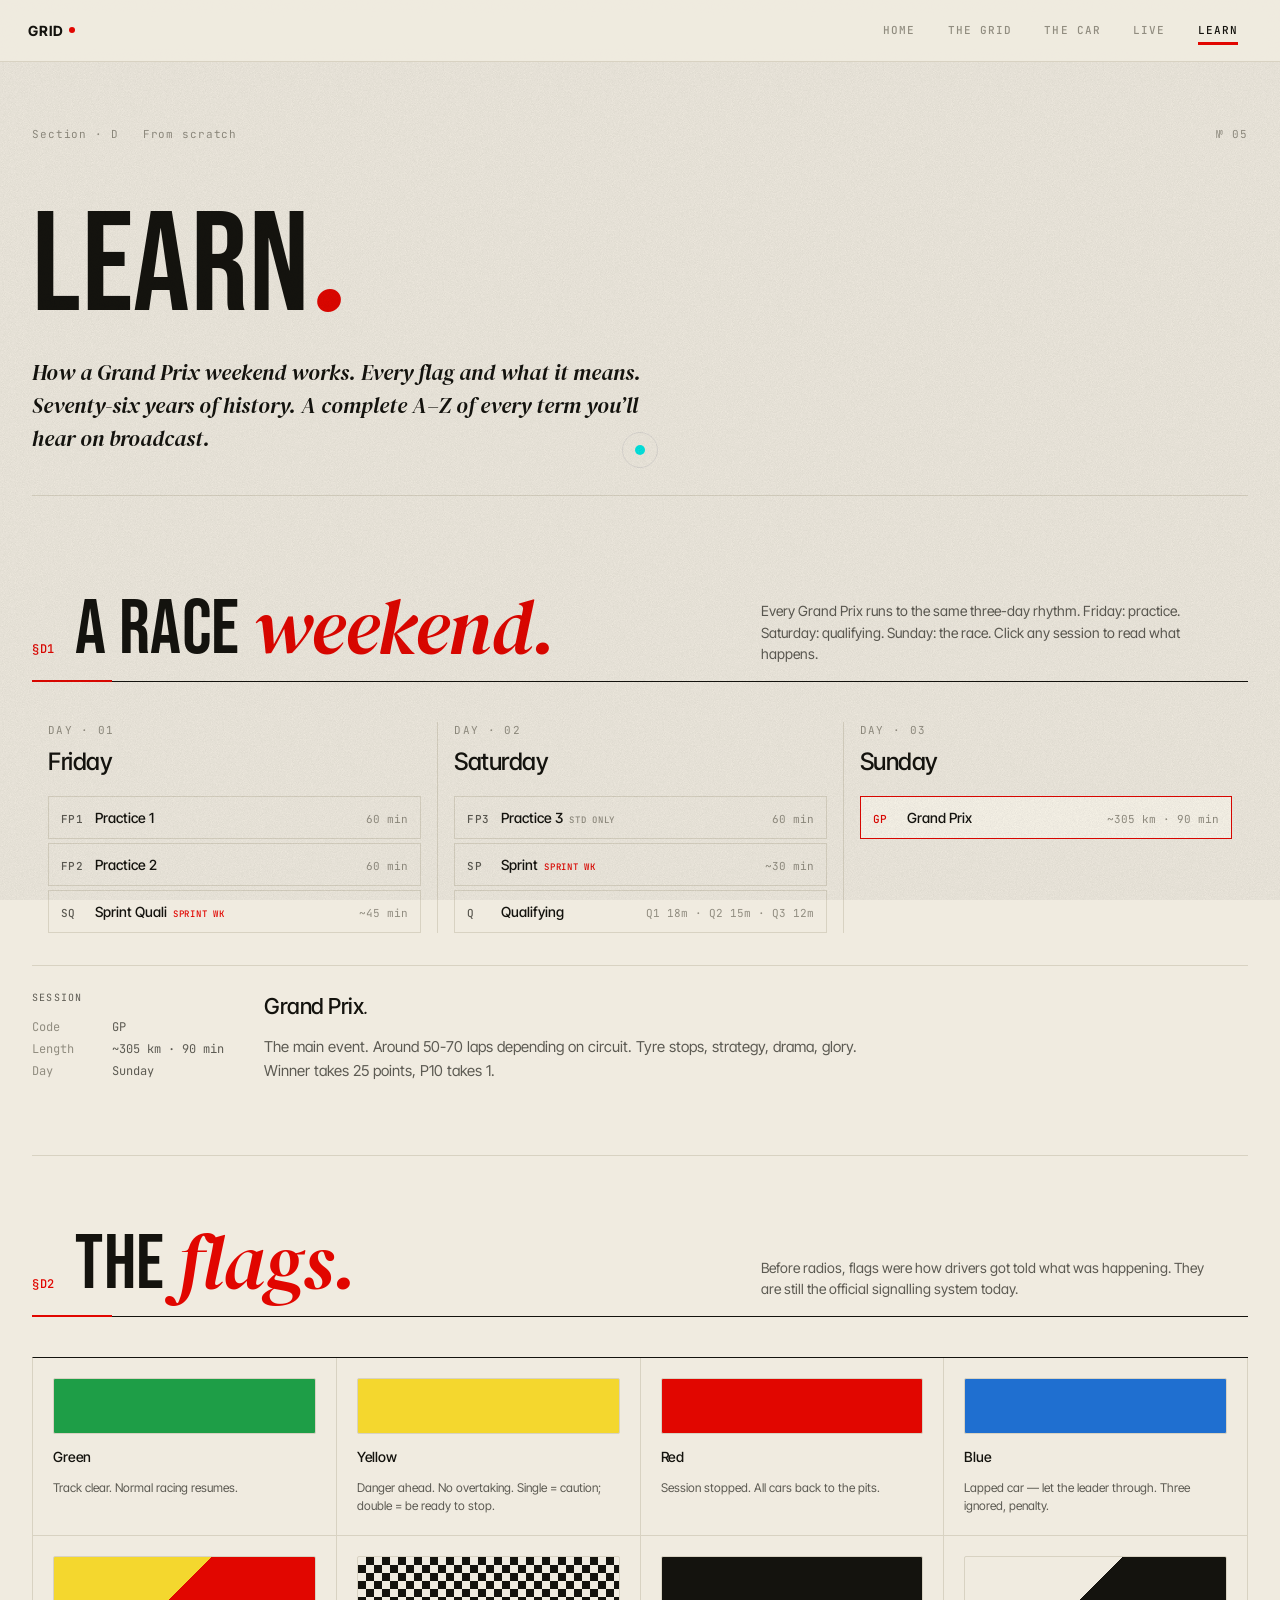
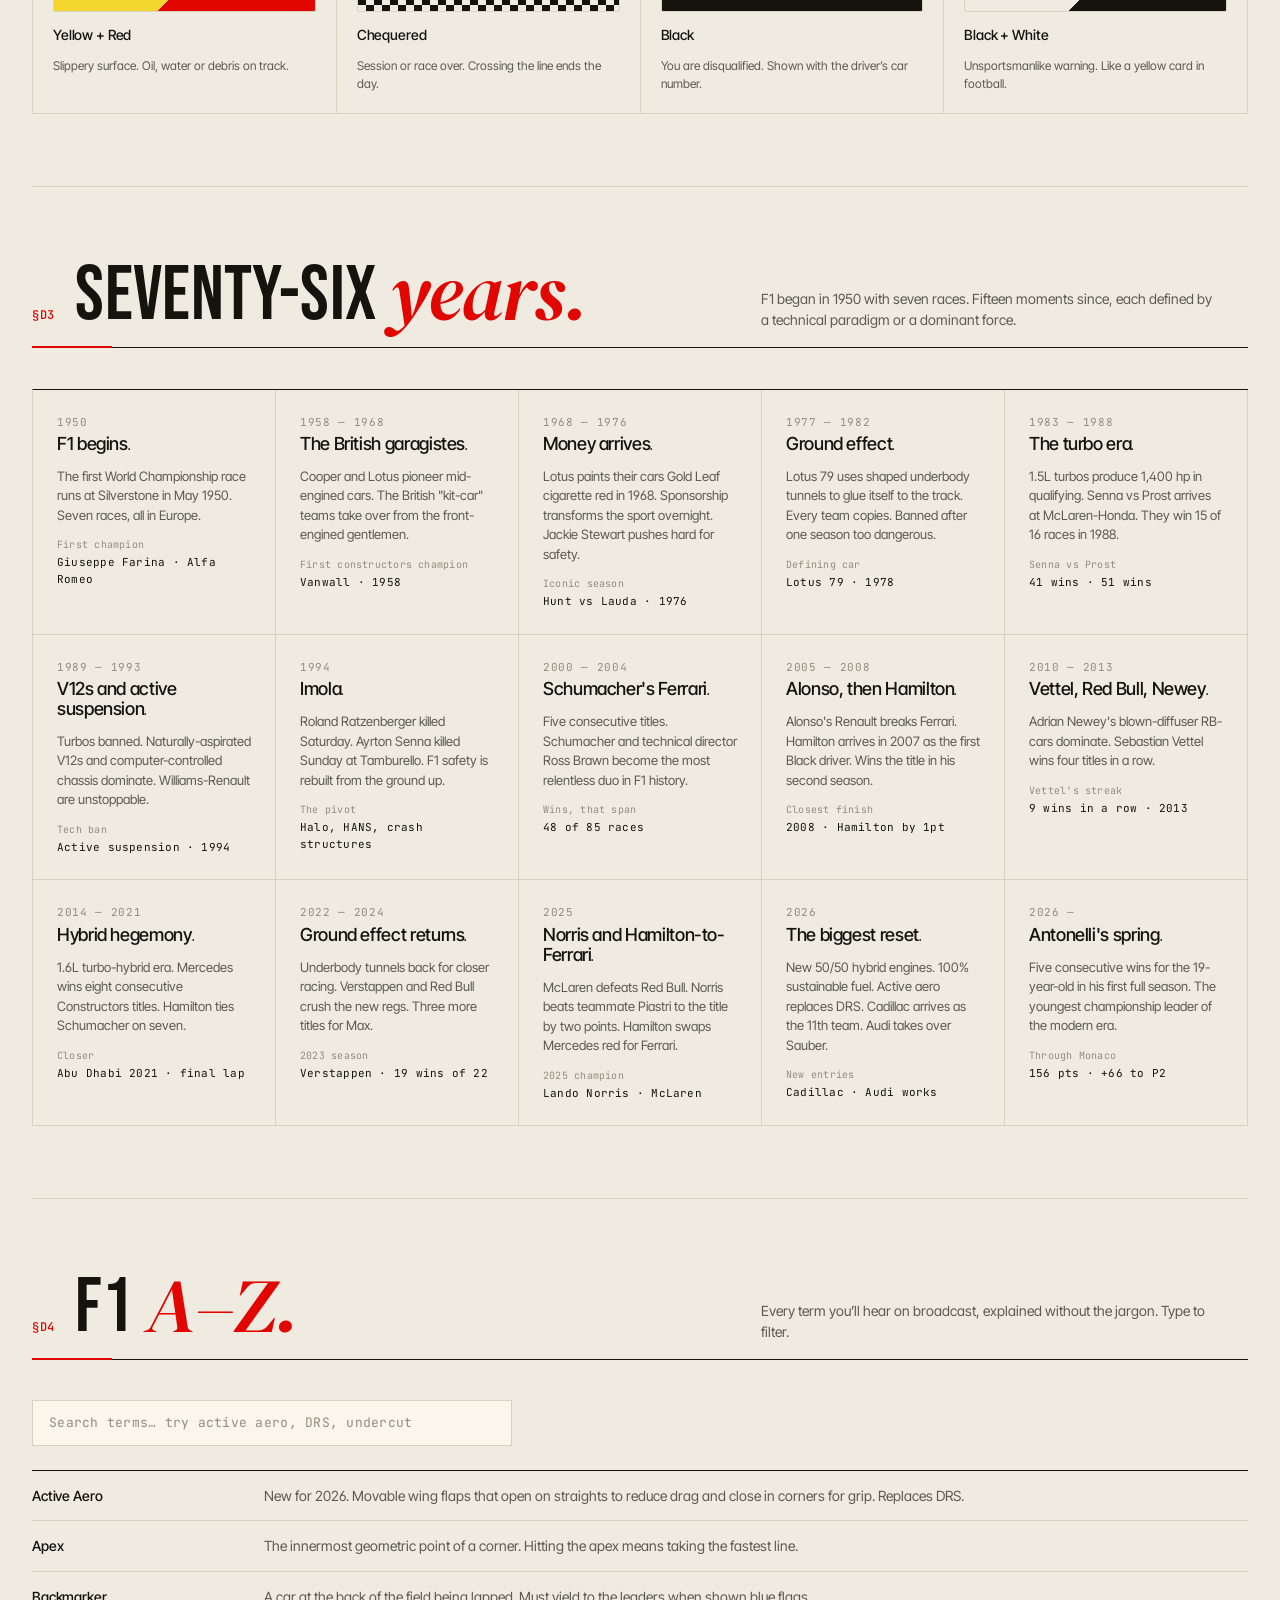
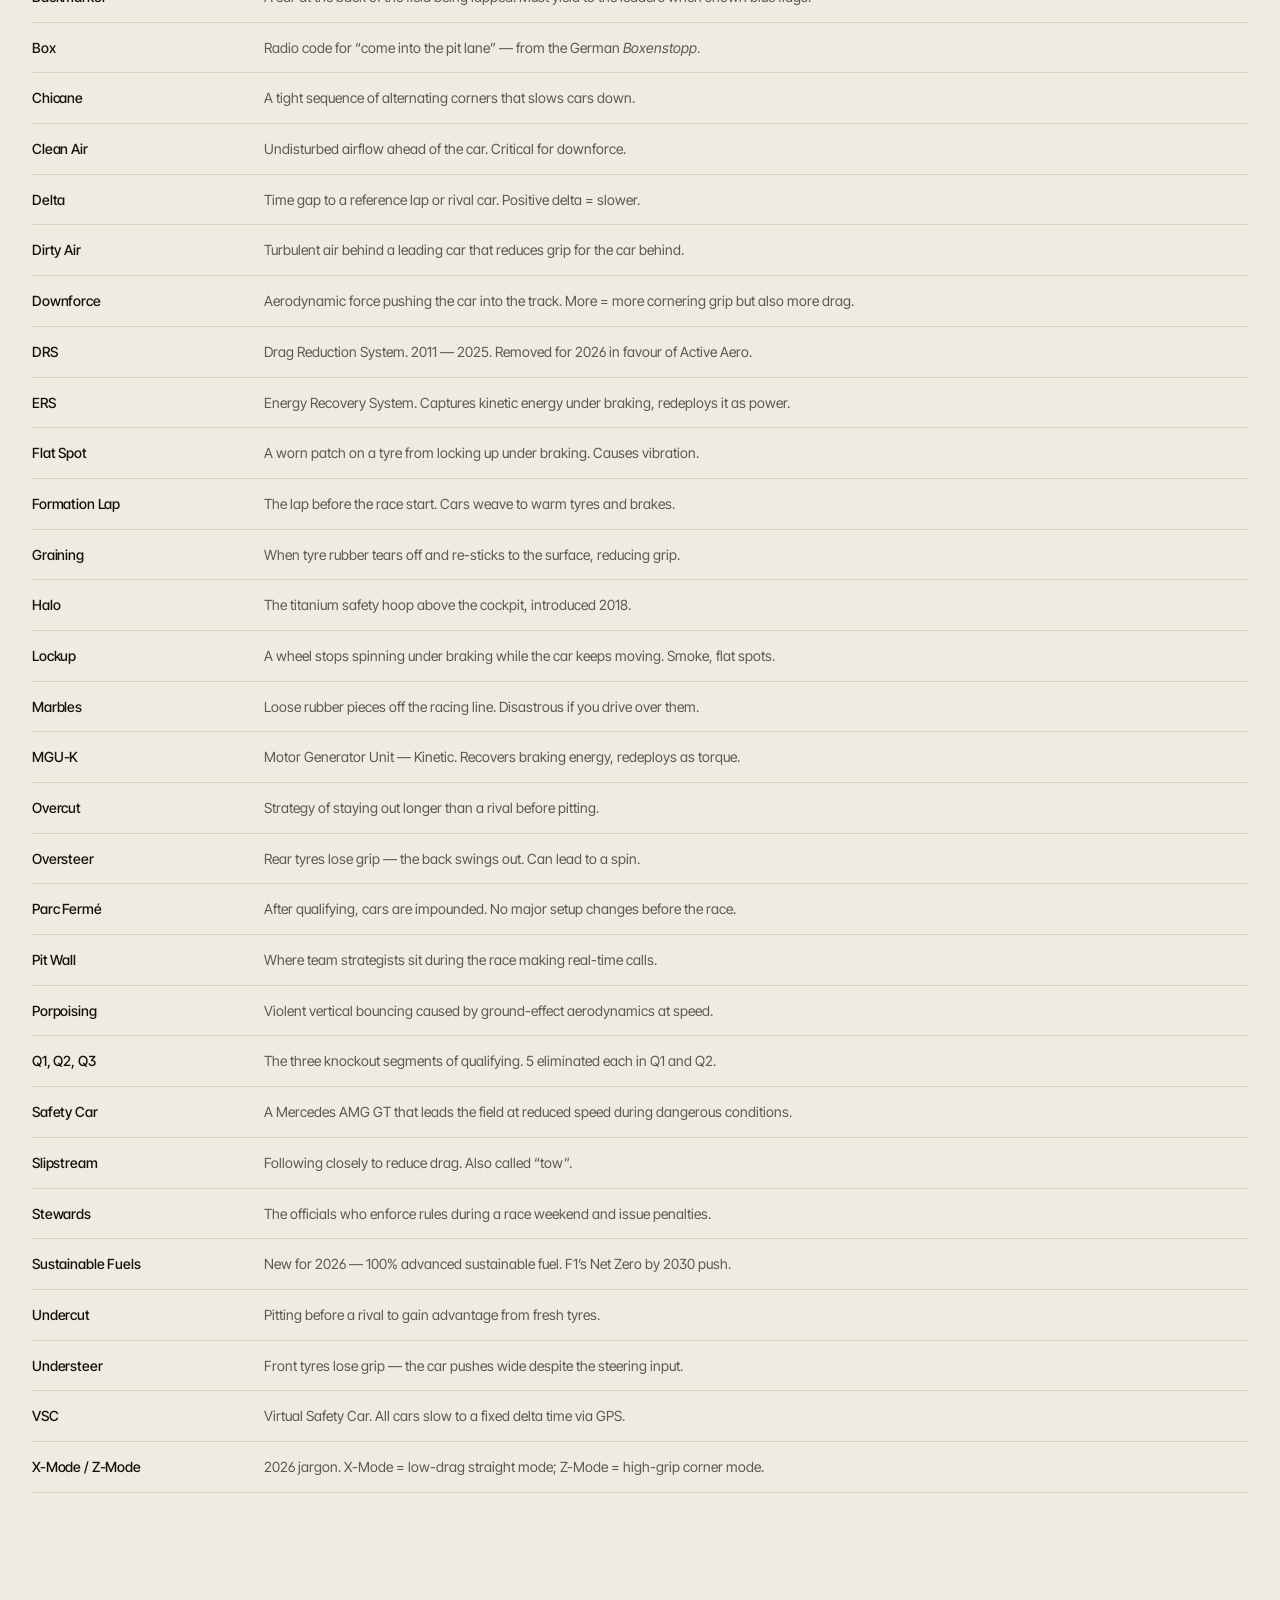
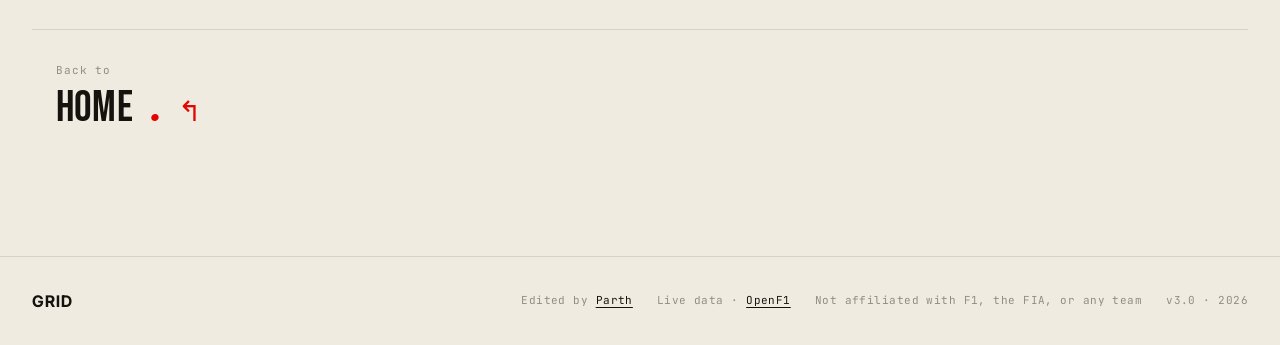
==== commit d9768923: "v5" ====
--- a/learn/index.html
+++ b/learn/index.html
@@ -8,7 +8,7 @@
 <title>Learn · GRID</title>
 <link rel="preconnect" href="https://fonts.googleapis.com">
 <link rel="preconnect" href="https://fonts.gstatic.com" crossorigin>
-<link href="https://fonts.googleapis.com/css2?family=Inter+Tight:wght@400;500;600;700&family=Instrument+Serif:ital@0;1&family=JetBrains+Mono:wght@400;500&display=swap" rel="stylesheet">
+<link href="https://fonts.googleapis.com/css2?family=Inter+Tight:wght@400;500;600;700&family=Instrument+Serif:ital@0;1&family=JetBrains+Mono:wght@400;500&family=Bebas+Neue&family=Caveat:wght@600;700&family=DM+Serif+Display:ital@0;1&family=DM+Mono:wght@400;500&display=swap" rel="stylesheet">
 <link rel="stylesheet" href="../css/styles.css">
 <link rel="icon" type="image/svg+xml" href="data:image/svg+xml,%3Csvg xmlns='http://www.w3.org/2000/svg' viewBox='0 0 32 32'%3E%3Crect width='32' height='32' fill='%23F0EBE0'/%3E%3Ccircle cx='16' cy='16' r='6' fill='%23E10600'/%3E%3C/svg%3E">
 </head>
--- a/css/styles.css
+++ b/css/styles.css
@@ -2160,47 +2160,58 @@
 /* ============================================================
    MODAL
    ============================================================ */
-.modal {
+.modal-overlay {
   position: fixed;
   inset: 0;
-  z-index: 100;
-  background: rgba(20, 19, 14, 0.7);
+  z-index: 200;
+  background: rgba(20, 19, 14, 0.78);
   backdrop-filter: blur(6px);
-  display: flex;
+  -webkit-backdrop-filter: blur(6px);
+  display: none;
   align-items: center;
   justify-content: center;
   padding: 20px;
   opacity: 0;
-  pointer-events: none;
-  transition: opacity 0.2s var(--ease);
-}
-.modal.open { opacity: 1; pointer-events: auto; }
-.modal-panel {
+  transition: opacity 0.25s var(--ease);
+}
+.modal-overlay.open {
+  display: flex;
+  opacity: 1;
+}
+.modal {
   background: var(--paper);
-  border: 1px solid var(--ink);
-  max-width: 720px;
+  border: 1.5px solid var(--ink);
+  max-width: 760px;
   width: 100%;
   max-height: 90vh;
   overflow-y: auto;
-  padding: 32px 36px;
+  padding: 36px 40px;
   position: relative;
-}
+  box-shadow: 10px 12px 0 var(--ink);
+  transform: translateY(20px) scale(0.98);
+  transition: transform 0.35s cubic-bezier(0.22, 1, 0.36, 1);
+}
+.modal-overlay.open .modal { transform: translateY(0) scale(1); }
 .modal-close {
   position: absolute;
-  top: 14px;
-  right: 14px;
-  font-family: var(--mono);
-  font-size: 18px;
-  color: var(--ink-2);
+  top: 16px;
+  right: 16px;
+  font-family: var(--mono);
+  font-size: 22px;
+  font-weight: 500;
+  color: var(--ink);
   background: var(--paper);
-  border: 1px solid var(--rule);
-  width: 32px;
-  height: 32px;
+  border: 1.5px solid var(--ink);
+  width: 36px;
+  height: 36px;
   display: flex;
   align-items: center;
   justify-content: center;
-}
-.modal-close:hover { color: var(--red); border-color: var(--red); }
+  cursor: pointer;
+  transition: all 0.2s var(--ease);
+  line-height: 1;
+}
+.modal-close:hover { background: var(--red); color: var(--paper); border-color: var(--red); transform: rotate(90deg); }
 
 .detail-head {
   display: grid;
@@ -2386,3 +2397,1198 @@
     transition-duration: 0.01ms !important;
   }
 }
+
+/* ============================================================
+   v3 LAYOUT FIX — class names introduced in multi-page rewrite.
+   Appended last so these win over earlier conflicting rules.
+   ============================================================ */
+
+/* Self-contained sections — max-width + horizontal padding built in */
+.section-block {
+  max-width: 1280px;
+  margin: 0 auto;
+  padding: 72px 32px;
+  border-top: 0;
+}
+.section-block + .section-block { border-top: 1px solid var(--rule); }
+@media (max-width: 720px) {
+  .section-block { padding: 48px 20px; }
+}
+
+/* ===== COVER (home) ===== */
+.cover {
+  max-width: 1280px;
+  margin: 0 auto;
+  padding: 72px 32px 32px;
+}
+.cover-grid {
+  display: flex;
+  justify-content: space-between;
+  align-items: baseline;
+  margin-bottom: 56px;
+}
+.cover-meta {
+  display: flex;
+  gap: 28px;
+  flex-wrap: wrap;
+  font-family: var(--mono);
+  font-size: 11px;
+  letter-spacing: 0.06em;
+  color: var(--ink-3);
+  line-height: 1.4;
+}
+.cover-meta span { width: auto; color: var(--ink-3); }
+.cover-issue {
+  font-family: var(--mono);
+  font-size: 11px;
+  letter-spacing: 0.08em;
+  color: var(--ink-3);
+}
+.cover-title {
+  font-family: var(--sans);
+  font-weight: 600;
+  font-size: clamp(64px, 11vw, 144px);
+  line-height: 0.92;
+  letter-spacing: -0.04em;
+  margin: 0 0 36px 0;
+}
+.cover-title .line { display: block; }
+.cover-title em {
+  font-family: var(--serif);
+  font-style: italic;
+  font-weight: 400;
+  letter-spacing: -0.02em;
+  color: var(--ink);
+}
+.cover-sub {
+  font-family: var(--sans);
+  font-style: normal;
+  font-weight: 400;
+  font-size: clamp(17px, 1.6vw, 21px);
+  line-height: 1.55;
+  color: var(--ink-2);
+  max-width: 640px;
+  margin: 0 0 56px 0;
+}
+.cover-stats {
+  display: grid;
+  grid-template-columns: repeat(4, 1fr);
+  gap: 32px;
+  border-top: 1px solid var(--ink);
+  padding-top: 24px;
+}
+.cover-stats > div { display: flex; flex-direction: column; }
+.cover-stats .k {
+  font-family: var(--mono);
+  font-size: 10px;
+  letter-spacing: 0.08em;
+  color: var(--ink-3);
+  text-transform: uppercase;
+  margin-bottom: 8px;
+}
+.cover-stats .v {
+  font-family: var(--sans);
+  font-weight: 600;
+  font-size: clamp(36px, 4.5vw, 60px);
+  line-height: 1;
+  letter-spacing: -0.03em;
+  color: var(--ink);
+}
+.cover-stats .d {
+  font-family: var(--mono);
+  font-size: 11px;
+  letter-spacing: 0.04em;
+  color: var(--ink-3);
+  margin-top: 8px;
+}
+@media (max-width: 800px) {
+  .cover-stats { grid-template-columns: repeat(2, 1fr); gap: 24px; }
+}
+.cover-divider {
+  display: flex;
+  align-items: center;
+  gap: 16px;
+  margin-top: 56px;
+}
+.cover-divider .rule {
+  flex: 1;
+  height: 1px;
+  background: var(--rule);
+  border: 0;
+}
+.cover-divider .caret {
+  font-family: var(--mono);
+  font-size: 14px;
+  color: var(--ink-3);
+}
+
+/* ===== SECTION HEADER (the new layout) ===== */
+.sec-head {
+  display: grid;
+  grid-template-columns: 1.4fr 1fr;
+  gap: 48px;
+  margin-bottom: 48px;
+  padding-bottom: 20px;
+  border-bottom: 1px solid var(--ink);
+  align-items: end;
+}
+.sec-left {
+  display: flex;
+  align-items: baseline;
+  gap: 20px;
+  flex-wrap: wrap;
+}
+.sec-num {
+  font-family: var(--mono);
+  font-size: 12px;
+  color: var(--ink-3);
+  letter-spacing: 0.06em;
+  white-space: nowrap;
+}
+.sec-title {
+  font-family: var(--sans);
+  font-weight: 600;
+  font-size: clamp(34px, 4.5vw, 56px);
+  line-height: 1;
+  letter-spacing: -0.03em;
+  margin: 0;
+}
+.sec-title em {
+  font-family: var(--serif);
+  font-style: italic;
+  font-weight: 400;
+  letter-spacing: -0.02em;
+}
+.sec-lede {
+  font-family: var(--sans);
+  font-size: 15px;
+  line-height: 1.55;
+  color: var(--ink-2);
+  max-width: 500px;
+  margin: 0;
+}
+@media (max-width: 880px) {
+  .sec-head {
+    grid-template-columns: 1fr;
+    gap: 16px;
+  }
+}
+
+/* ===== FOOTER ===== */
+.page-foot {
+  max-width: 1280px;
+  margin: 96px auto 0;
+  padding: 32px;
+  display: flex;
+  justify-content: space-between;
+  align-items: center;
+  border-top: 1px solid var(--rule);
+  gap: 24px;
+}
+.foot-mark {
+  font-family: var(--sans);
+  font-weight: 700;
+  letter-spacing: 0.06em;
+  font-size: 16px;
+  color: var(--ink);
+}
+.foot-meta {
+  display: flex;
+  gap: 24px;
+  font-family: var(--mono);
+  font-size: 11px;
+  letter-spacing: 0.04em;
+  color: var(--ink-3);
+  flex-wrap: wrap;
+  justify-content: flex-end;
+}
+.foot-meta a { color: var(--ink); text-decoration: underline; text-underline-offset: 3px; }
+@media (max-width: 760px) {
+  .page-foot {
+    flex-direction: column;
+    align-items: flex-start;
+    padding: 24px 20px;
+  }
+  .foot-meta { justify-content: flex-start; gap: 16px; }
+}
+
+/* ===== COMPARE TABLE HEAD ===== */
+.compare-head {
+  font-family: var(--mono);
+  font-size: 10px;
+  letter-spacing: 0.12em;
+  text-transform: uppercase;
+  color: var(--ink-3);
+  padding: 14px 24px;
+  border-bottom: 1px solid var(--ink);
+}
+
+/* ===== ANATOMY (the-car) ===== */
+.anatomy-card {
+  background: var(--paper-tint);
+  border: 1px solid var(--rule);
+  padding: 32px;
+}
+.anatomy-svg-wrap > svg { width: 100%; height: auto; display: block; }
+.anatomy-svg-wrap { margin-bottom: 24px; }
+.anatomy-callouts {
+  display: grid;
+  grid-template-columns: repeat(4, 1fr);
+  gap: 24px;
+  border-top: 1px solid var(--rule);
+  padding-top: 24px;
+}
+.callout {
+  display: flex;
+  gap: 12px;
+  padding: 8px;
+  border-radius: 2px;
+  cursor: pointer;
+  transition: background 0.15s var(--ease);
+}
+.callout:hover, .callout.active { background: rgba(225, 6, 0, 0.05); }
+.callout-num {
+  font-family: var(--mono);
+  font-size: 12px;
+  color: var(--ink-3);
+  background: var(--paper);
+  border: 1px solid var(--rule);
+  border-radius: 50%;
+  width: 24px;
+  height: 24px;
+  display: flex;
+  align-items: center;
+  justify-content: center;
+  flex-shrink: 0;
+}
+.callout.active .callout-num { background: var(--red); color: var(--paper); border-color: var(--red); }
+.callout-text .name {
+  font-family: var(--sans);
+  font-weight: 500;
+  font-size: 14px;
+  margin-bottom: 2px;
+}
+.callout-text .desc {
+  font-family: var(--sans);
+  font-size: 12px;
+  color: var(--ink-2);
+  line-height: 1.45;
+}
+@media (max-width: 880px) { .anatomy-callouts { grid-template-columns: repeat(2, 1fr); } }
+@media (max-width: 520px) { .anatomy-callouts { grid-template-columns: 1fr; } }
+
+/* ===== ACTIVE AERO ===== */
+.aero-explain {
+  display: grid;
+  grid-template-columns: 1.4fr 1fr;
+  gap: 32px;
+  align-items: start;
+}
+.aero-display {
+  background: var(--paper-tint);
+  border: 1px solid var(--rule);
+  padding: 24px;
+}
+.aero-display > svg { width: 100%; height: auto; display: block; }
+.aero-side { display: flex; flex-direction: column; gap: 20px; }
+.aero-modes { display: flex; gap: 8px; }
+.aero-mode {
+  flex: 1;
+  background: var(--paper);
+  border: 1px solid var(--rule);
+  padding: 12px 14px;
+  font-family: var(--mono);
+  font-size: 12px;
+  letter-spacing: 0.06em;
+  text-transform: uppercase;
+  cursor: pointer;
+  text-align: left;
+  color: var(--ink-2);
+  transition: all 0.18s var(--ease);
+  border-radius: 0;
+}
+.aero-mode span {
+  display: block;
+  font-size: 10px;
+  color: var(--ink-3);
+  margin-top: 4px;
+  text-transform: none;
+  letter-spacing: 0.04em;
+}
+.aero-mode:hover { color: var(--ink); }
+.aero-mode.active {
+  background: var(--ink);
+  color: var(--paper);
+  border-color: var(--ink);
+}
+.aero-mode.active span { color: rgba(240, 235, 224, 0.6); }
+.aero-title {
+  font-family: var(--sans);
+  font-weight: 600;
+  font-size: 26px;
+  letter-spacing: -0.02em;
+  line-height: 1.1;
+  margin: 0;
+}
+.aero-title em {
+  font-family: var(--serif);
+  font-style: italic;
+  font-weight: 400;
+}
+.aero-desc {
+  font-family: var(--sans);
+  font-size: 14px;
+  color: var(--ink-2);
+  line-height: 1.55;
+  margin: 0;
+}
+.aero-specs {
+  display: grid;
+  grid-template-columns: 1fr 1fr;
+  gap: 16px;
+  border-top: 1px solid var(--rule);
+  padding-top: 16px;
+}
+.aero-specs > div { border-left: 2px solid var(--rule); padding-left: 12px; }
+.aero-specs .k {
+  font-family: var(--mono);
+  font-size: 10px;
+  letter-spacing: 0.08em;
+  text-transform: uppercase;
+  color: var(--ink-3);
+  margin-bottom: 4px;
+}
+.aero-specs .v {
+  font-family: var(--mono);
+  font-size: 16px;
+  color: var(--ink);
+}
+.aero-specs .d {
+  font-family: var(--mono);
+  font-size: 11px;
+  color: var(--ink-3);
+  margin-top: 4px;
+}
+.aero-specs .d.gain { color: var(--red); }
+@media (max-width: 960px) {
+  .aero-explain { grid-template-columns: 1fr; }
+}
+
+/* ===== STRATEGY ===== */
+.strat-wrap {
+  display: flex;
+  flex-direction: column;
+  gap: 24px;
+}
+.strat-out {
+  display: grid;
+  grid-template-columns: repeat(3, 1fr);
+  gap: 24px;
+  border-top: 1px solid var(--rule);
+  padding-top: 20px;
+}
+.strat-out > div {
+  border-left: 2px solid var(--rule);
+  padding-left: 12px;
+}
+.strat-out .k {
+  font-family: var(--mono);
+  font-size: 10px;
+  letter-spacing: 0.08em;
+  text-transform: uppercase;
+  color: var(--ink-3);
+  margin-bottom: 4px;
+}
+.strat-out .v {
+  font-family: var(--sans);
+  font-weight: 500;
+  font-size: 26px;
+  letter-spacing: -0.02em;
+  color: var(--ink);
+}
+.strat-out .v.warning { color: var(--red); }
+
+/* ===== PIT STOP ===== */
+.pit-arena {
+  display: grid;
+  grid-template-columns: 1.5fr 1fr;
+  gap: 32px;
+  align-items: start;
+}
+.pit-car {
+  background: var(--paper-tint);
+  border: 1px solid var(--rule);
+  padding: 24px;
+}
+.pit-car-svg { width: 100%; height: auto; display: block; }
+.pit-info {
+  display: flex;
+  flex-direction: column;
+  gap: 20px;
+}
+.pit-display {
+  display: grid;
+  grid-template-columns: repeat(3, 1fr);
+  gap: 12px;
+}
+.pit-display > div {
+  border-left: 2px solid var(--rule);
+  padding-left: 12px;
+}
+.pit-display .k {
+  font-family: var(--mono);
+  font-size: 10px;
+  letter-spacing: 0.08em;
+  text-transform: uppercase;
+  color: var(--ink-3);
+  margin-bottom: 4px;
+}
+.pit-display .v {
+  font-family: var(--mono);
+  font-size: 22px;
+  color: var(--ink);
+}
+.pit-display .v.red { color: var(--red); }
+.pit-verdict {
+  font-family: var(--serif);
+  font-style: italic;
+  font-size: 22px;
+  color: var(--ink);
+  padding: 16px 0;
+  border-top: 1px solid var(--rule);
+  border-bottom: 1px solid var(--rule);
+}
+
+/* Pit stop wheel target — make rects red when ready, green when done */
+.wheel-target { cursor: pointer; }
+.wheel-target rect { transition: fill 0.2s var(--ease); }
+.wheel-target.ready rect { fill: var(--red); }
+.wheel-target.done rect { fill: #2A7E2A; }
+.wheel-target:not(.ready):not(.done):hover rect { fill: #2A2520; }
+@media (max-width: 880px) {
+  .pit-arena { grid-template-columns: 1fr; }
+}
+
+/* ============================================================
+   §02 — LATEST RESULT (home page, OpenF1-powered)
+   ============================================================ */
+.latest-card {
+  border: 1px solid var(--rule);
+  background: var(--paper-tint);
+  padding: 32px;
+  min-height: 200px;
+}
+.latest-head {
+  display: grid;
+  grid-template-columns: 1fr auto;
+  align-items: end;
+  gap: 24px;
+  padding-bottom: 20px;
+  border-bottom: 1px solid var(--rule);
+  margin-bottom: 28px;
+}
+.latest-session {
+  font-family: var(--sans);
+  font-weight: 600;
+  font-size: 28px;
+  letter-spacing: -0.02em;
+  line-height: 1.05;
+}
+.latest-session em {
+  font-family: var(--serif);
+  font-style: italic;
+  font-weight: 400;
+}
+.latest-session .eyebrow {
+  display: block;
+  font-family: var(--mono);
+  font-size: 11px;
+  letter-spacing: 0.08em;
+  color: var(--red);
+  text-transform: uppercase;
+  font-weight: 400;
+  margin-bottom: 6px;
+}
+.latest-circuit {
+  text-align: right;
+  font-family: var(--mono);
+  font-size: 12px;
+  color: var(--ink-2);
+}
+.latest-circuit .k {
+  font-size: 10px;
+  letter-spacing: 0.08em;
+  color: var(--ink-3);
+  text-transform: uppercase;
+  margin-bottom: 4px;
+}
+.latest-podium {
+  display: grid;
+  grid-template-columns: repeat(3, 1fr);
+  gap: 16px;
+}
+.podium-cell {
+  border-left: 3px solid var(--ink-3);
+  padding: 12px 18px;
+  background: var(--paper);
+  border-radius: 0;
+  display: flex;
+  flex-direction: column;
+  gap: 8px;
+  transition: transform 0.2s var(--ease);
+}
+.podium-cell:hover { transform: translateY(-2px); }
+.podium-cell.p1 {
+  border-left-width: 5px;
+  background: linear-gradient(to right, rgba(225, 6, 0, 0.05), var(--paper) 60%);
+}
+.podium-pos {
+  font-family: var(--mono);
+  font-size: 11px;
+  letter-spacing: 0.08em;
+  color: var(--ink-3);
+  display: flex;
+  align-items: baseline;
+  gap: 8px;
+}
+.podium-pos .big {
+  font-family: var(--sans);
+  font-weight: 600;
+  font-size: 32px;
+  letter-spacing: -0.02em;
+  color: var(--ink);
+  line-height: 1;
+}
+.podium-cell.p1 .podium-pos .big { color: var(--red); font-size: 40px; }
+.podium-name {
+  font-family: var(--sans);
+  font-weight: 600;
+  font-size: 17px;
+  letter-spacing: -0.01em;
+  line-height: 1.15;
+}
+.podium-team {
+  font-family: var(--mono);
+  font-size: 10px;
+  letter-spacing: 0.08em;
+  color: var(--ink-3);
+  text-transform: uppercase;
+}
+.latest-meta {
+  margin-top: 24px;
+  padding-top: 16px;
+  border-top: 1px solid var(--rule);
+  display: flex;
+  justify-content: space-between;
+  align-items: center;
+  gap: 16px;
+  flex-wrap: wrap;
+  font-family: var(--mono);
+  font-size: 11px;
+  color: var(--ink-3);
+  letter-spacing: 0.04em;
+}
+.latest-meta a {
+  color: var(--ink);
+  text-decoration: underline;
+  text-underline-offset: 3px;
+}
+@media (max-width: 800px) {
+  .latest-head { grid-template-columns: 1fr; align-items: start; }
+  .latest-circuit { text-align: left; }
+  .latest-podium { grid-template-columns: 1fr; }
+}
+
+/* ============================================================
+   v4 CHARACTER PASS — zine-meets-indie-studio energy
+   ============================================================ */
+
+/* New design tokens layered onto the existing palette */
+:root {
+  --yellow: #F4D72E;
+  --yellow-deep: #C9A800;
+  --track-blue: #1F6FD0;
+  --gold: #E6B547;
+  --eggshell-warm: #EEE8D8;
+  --eggshell-deep: #E6DFC9;
+  --ink-warm: #15130F;
+  --shadow-color: #D8D2C2;
+}
+
+/* CUSTOM CURSOR (desktop only) */
+@media (pointer: fine) and (hover: hover) {
+  html, body, a, button, input, textarea, select, [role="button"], .clickable { cursor: none !important; }
+  #v4-cursor {
+    width: 10px; height: 10px;
+    background: var(--red);
+    border-radius: 50%;
+    position: fixed; top: 0; left: 0;
+    pointer-events: none; z-index: 9999;
+    transform: translate(-50%, -50%);
+    transition: width 0.35s cubic-bezier(0.22,1,0.36,1),
+                height 0.35s cubic-bezier(0.22,1,0.36,1),
+                background 0.3s,
+                opacity 0.3s;
+    mix-blend-mode: difference;
+    will-change: transform;
+  }
+  #v4-cursor-ring {
+    width: 36px; height: 36px;
+    border: 1.5px solid var(--ink);
+    border-radius: 50%;
+    position: fixed; top: 0; left: 0;
+    pointer-events: none; z-index: 9998;
+    transform: translate(-50%, -50%);
+    transition: width 0.45s cubic-bezier(0.22,1,0.36,1),
+                height 0.45s cubic-bezier(0.22,1,0.36,1),
+                border-color 0.35s, opacity 0.35s;
+    mix-blend-mode: difference;
+    will-change: transform;
+  }
+  #v4-cursor.hover { width: 48px; height: 48px; }
+  #v4-cursor-ring.hover { width: 12px; height: 12px; border-color: transparent; opacity: 0; }
+}
+
+/* PAPER GRAIN OVERLAY */
+body::before {
+  content: '';
+  position: fixed; inset: 0;
+  z-index: 1;
+  pointer-events: none;
+  background-image: url("data:image/svg+xml,%3Csvg viewBox='0 0 300 300' xmlns='http://www.w3.org/2000/svg'%3E%3Cfilter id='n'%3E%3CfeTurbulence type='fractalNoise' baseFrequency='0.85' numOctaves='3' stitchTiles='stitch'/%3E%3CfeColorMatrix values='0 0 0 0 0 0 0 0 0 0 0 0 0 0 0 0 0 0 0.10 0'/%3E%3C/filter%3E%3Crect width='100%25' height='100%25' filter='url(%23n)'/%3E%3C/svg%3E");
+  background-size: 220px 220px;
+  mix-blend-mode: multiply;
+  opacity: 0.85;
+}
+
+/* SCROLL PROGRESS BAR — vertical hairline on left */
+#v4-scroll-progress {
+  position: fixed;
+  top: 0; bottom: 0; left: 0;
+  width: 2px;
+  background: transparent;
+  z-index: 90;
+  pointer-events: none;
+}
+#v4-scroll-fill {
+  width: 100%;
+  height: 0%;
+  background: linear-gradient(180deg, var(--red) 0%, var(--yellow) 100%);
+  transition: height 0.08s linear;
+  box-shadow: 0 0 8px rgba(225, 6, 0, 0.4);
+}
+
+/* TYPE OVERRIDES — Bebas Neue display, DM Serif italics, Caveat handwritten */
+.cover-title,
+.page-head-title,
+.sec-title,
+.bh-title,
+.wh-title,
+.next-title {
+  font-family: 'Bebas Neue', var(--sans), sans-serif !important;
+  font-weight: 400 !important;
+  letter-spacing: 0.005em !important;
+  line-height: 0.9 !important;
+}
+.cover-title { font-size: clamp(72px, 13vw, 184px) !important; }
+.page-head-title { font-size: clamp(64px, 11vw, 144px) !important; }
+.sec-title { font-size: clamp(44px, 6vw, 84px) !important; }
+
+.cover-title em,
+.page-head-title em,
+.sec-title em,
+.next-title em {
+  font-family: 'DM Serif Display', var(--serif), serif !important;
+  font-style: italic !important;
+  font-weight: 400 !important;
+  letter-spacing: -0.01em !important;
+  color: var(--red) !important;
+}
+
+/* Tighten section heads — they were too airy */
+.sec-head { padding-bottom: 16px; margin-bottom: 40px; }
+.sec-lede { font-size: 14px; max-width: 460px; }
+.sec-num { color: var(--red); font-weight: 500; }
+
+/* HANDWRITTEN ANNOTATION — Caveat */
+.handwritten {
+  font-family: 'Caveat', cursive;
+  font-weight: 600;
+  font-size: 1.2rem;
+  color: var(--track-blue);
+  transform: rotate(-2deg);
+  display: inline-block;
+}
+
+/* MARKER HIGHLIGHT — yellow swipe behind text */
+.mark {
+  position: relative;
+  display: inline-block;
+  z-index: 0;
+  font-weight: 600;
+}
+.mark::before {
+  content: '';
+  position: absolute;
+  left: -3%; right: -3%; bottom: 0.08em;
+  height: 0.55em;
+  background: var(--yellow);
+  z-index: -1;
+  transform: scaleX(0);
+  transform-origin: left;
+  transition: transform 0.55s cubic-bezier(0.22,1,0.36,1);
+}
+.in-view .mark::before,
+.mark.in-view::before { transform: scaleX(1); }
+
+/* INK CHIP — for emphasized phrases */
+.ink-chip {
+  font-family: var(--sans);
+  font-weight: 600;
+  background: var(--ink);
+  color: var(--paper);
+  padding: 0.06em 0.4em;
+  display: inline-block;
+  transform: rotate(-1.5deg);
+  box-shadow: 2px 3px 0 var(--shadow-color);
+  transition: transform 0.3s cubic-bezier(0.22,1,0.36,1), background 0.3s;
+}
+.ink-chip:hover { transform: rotate(0) scale(1.04); background: var(--red); }
+
+/* POST-IT — handwritten note style */
+.postit {
+  display: inline-block;
+  background: #FFF4A8;
+  color: #4a3b00;
+  font-family: 'Caveat', cursive;
+  font-weight: 600;
+  font-size: 1.1rem;
+  padding: 0.5rem 0.9rem 0.6rem;
+  transform: rotate(-2.5deg);
+  box-shadow: 3px 4px 8px rgba(0,0,0,0.10);
+  line-height: 1.2;
+  position: relative;
+  transition: transform 0.3s cubic-bezier(0.22,1,0.36,1);
+}
+.postit::before {
+  content: '';
+  position: absolute;
+  top: -6px; left: 50%;
+  width: 38px; height: 12px;
+  background: rgba(255, 220, 100, 0.55);
+  transform: translateX(-50%) rotate(-3deg);
+  border: 1px solid rgba(0,0,0,0.04);
+}
+.postit:hover { transform: rotate(0) scale(1.06); }
+
+/* TILT CARD — solid color shadow that shifts on hover */
+.tilt-card {
+  background: var(--paper);
+  border: 1.5px solid var(--ink);
+  box-shadow: 6px 8px 0 var(--shadow-color);
+  transition: transform 0.35s cubic-bezier(0.22,1,0.36,1),
+              box-shadow 0.35s cubic-bezier(0.22,1,0.36,1);
+}
+.tilt-card:hover {
+  transform: translate(-3px, -3px) rotate(-0.4deg);
+  box-shadow: 10px 14px 0 var(--red);
+}
+
+/* SCROLL REVEAL */
+.reveal {
+  opacity: 0;
+  transform: translateY(32px);
+  transition: opacity 0.85s cubic-bezier(0.22,1,0.36,1),
+              transform 0.85s cubic-bezier(0.22,1,0.36,1);
+  will-change: opacity, transform;
+}
+.reveal.in-view { opacity: 1; transform: translateY(0); }
+
+/* WORD REVEAL — for hero text */
+.word-reveal { display: inline-block; overflow: hidden; padding: 0.06em 0 0.12em; }
+.word-reveal > span {
+  display: inline-block;
+  transform: translateY(110%);
+  animation: wordUp 0.9s cubic-bezier(0.22,1,0.36,1) forwards;
+}
+.word-reveal.d1 > span { animation-delay: 0.10s; }
+.word-reveal.d2 > span { animation-delay: 0.22s; }
+.word-reveal.d3 > span { animation-delay: 0.34s; }
+.word-reveal.d4 > span { animation-delay: 0.46s; }
+.word-reveal.d5 > span { animation-delay: 0.58s; }
+@keyframes wordUp { to { transform: translateY(0); } }
+
+/* PULSING LIVE DOT */
+.live-dot {
+  display: inline-block;
+  width: 8px; height: 8px;
+  border-radius: 50%;
+  background: var(--red);
+  margin-right: 8px;
+  vertical-align: middle;
+  animation: pulseLive 1.6s ease-in-out infinite;
+}
+@keyframes pulseLive {
+  0%, 100% { opacity: 1; transform: scale(1); box-shadow: 0 0 0 0 rgba(225, 6, 0, 0.5); }
+  50% { opacity: 0.5; transform: scale(1.15); box-shadow: 0 0 0 6px rgba(225, 6, 0, 0); }
+}
+
+/* STAMPS — tilted, flickering ID badges */
+.stamps {
+  display: flex;
+  flex-wrap: wrap;
+  align-items: center;
+  justify-content: center;
+  gap: 0.7rem 0.9rem;
+  background: var(--ink);
+  padding: 2.5rem 2.5rem;
+  position: relative;
+}
+.stamps::before, .stamps::after {
+  content: '';
+  position: absolute;
+  left: 0; right: 0;
+  height: 2px;
+  background-image: linear-gradient(to right, var(--ink) 0 4px, transparent 4px 8px);
+  background-size: 8px 2px;
+}
+.stamps::before { top: 0; }
+.stamps::after { bottom: 0; }
+.stamp {
+  font-family: var(--mono);
+  font-size: 0.7rem;
+  font-weight: 500;
+  letter-spacing: 0.12em;
+  text-transform: uppercase;
+  padding: 0.6rem 1rem;
+  border: 1px solid #343028;
+  color: #a8a499;
+  background: transparent;
+  display: inline-flex;
+  align-items: center;
+  gap: 0.5rem;
+  transition: all 0.3s var(--ease);
+}
+.stamp::before { content: '✦'; color: #4a4740; font-size: 0.6rem; }
+.stamp.hot { color: var(--red); border-color: #5a1a18; background: rgba(225, 6, 0, 0.05); }
+.stamp.hot::before { color: var(--red); }
+.stamp.gold { color: var(--gold); border-color: #5a4820; }
+.stamp.gold::before { color: var(--gold); }
+.stamp.yellow { color: var(--yellow); border-color: #5a5020; }
+.stamp.yellow::before { color: var(--yellow); }
+.stamp:nth-child(1) { transform: rotate(-1.6deg); }
+.stamp:nth-child(2) { transform: rotate(1.2deg); }
+.stamp:nth-child(3) { transform: rotate(-0.8deg); }
+.stamp:nth-child(4) { transform: rotate(2deg); }
+.stamp:nth-child(5) { transform: rotate(-1.2deg); }
+.stamp:nth-child(6) { transform: rotate(0.6deg); }
+.stamp:nth-child(7) { transform: rotate(-2deg); }
+.stamp:nth-child(8) { transform: rotate(1.4deg); }
+.stamp:hover { transform: rotate(0) scale(1.08); color: var(--paper); border-color: var(--red); background: var(--red); }
+
+/* BIG NUMBERS — like portfolio's stat blocks */
+.big-numbers {
+  padding: 6rem 0 4rem;
+  background: var(--eggshell-warm);
+  border-top: 1px solid var(--rule);
+  border-bottom: 1px solid var(--rule);
+}
+.bn-label {
+  font-family: var(--mono);
+  font-size: 0.65rem; letter-spacing: 0.22em; text-transform: uppercase;
+  color: var(--ink-3);
+  margin-bottom: 2.5rem;
+  padding: 0 32px;
+  display: flex; align-items: center; gap: 1rem;
+  max-width: 1280px;
+  margin-left: auto; margin-right: auto;
+}
+.bn-label::before { content: ''; width: 32px; height: 1px; background: var(--red); }
+.bn-grid {
+  display: grid;
+  grid-template-columns: 1fr 1fr;
+  max-width: 1280px;
+  margin: 0 auto;
+  padding: 0 32px;
+}
+.bn-cell {
+  padding: 2.5rem 0;
+  border-bottom: 1px solid var(--rule);
+  position: relative;
+  transition: padding-left 0.4s cubic-bezier(0.76,0,0.24,1);
+}
+.bn-cell:hover { padding-left: 1.5rem; }
+.bn-cell::before {
+  content: '';
+  position: absolute;
+  left: 0; top: 50%;
+  width: 0; height: 1px;
+  background: var(--red);
+  transition: width 0.4s cubic-bezier(0.76,0,0.24,1);
+}
+.bn-cell:hover::before { width: 1rem; }
+.bn-cell:nth-child(odd) { padding-right: 3rem; border-right: 1px solid var(--rule); }
+.bn-cell:nth-child(even) { padding-left: 3rem; }
+.bn-cell:nth-child(even):hover { padding-left: 4.5rem; }
+.bn-cell:nth-last-child(-n+2) { border-bottom: 0; }
+.bn-num {
+  font-family: 'Bebas Neue', sans-serif;
+  font-size: clamp(4rem, 9vw, 9rem);
+  line-height: 0.9;
+  letter-spacing: 0.005em;
+  color: var(--ink);
+  display: flex; align-items: baseline; gap: 0.3rem;
+}
+.bn-num .sup {
+  font-size: 0.32em;
+  color: var(--red);
+  font-family: var(--mono);
+  letter-spacing: 0.05em;
+}
+.bn-caption {
+  display: flex; justify-content: space-between; align-items: baseline;
+  margin-top: 0.5rem;
+  gap: 1.5rem;
+}
+.bn-desc { font-size: 0.92rem; line-height: 1.55; color: var(--ink-2); max-width: 320px; }
+.bn-tag {
+  font-family: var(--mono);
+  font-size: 0.62rem;
+  letter-spacing: 0.14em;
+  text-transform: uppercase;
+  color: var(--red);
+  white-space: nowrap;
+}
+@media (max-width: 720px) {
+  .bn-grid { grid-template-columns: 1fr; }
+  .bn-cell:nth-child(odd) { padding-right: 0; border-right: 0; }
+  .bn-cell:nth-child(even) { padding-left: 0; }
+}
+
+/* ROUTE CARDS — give them tilt + solid shadow */
+.route-card {
+  position: relative;
+  transition: transform 0.4s cubic-bezier(0.22,1,0.36,1),
+              box-shadow 0.4s cubic-bezier(0.22,1,0.36,1);
+}
+.route-card:hover {
+  transform: translate(-3px, -3px) rotate(-0.3deg);
+  background: var(--paper);
+  box-shadow: 12px 14px 0 var(--red);
+  z-index: 2;
+}
+
+/* TEAM ROW + DRIVER ROW — add hover lift */
+.tt-row, .drv-row {
+  transition: transform 0.3s cubic-bezier(0.22,1,0.36,1), background 0.2s;
+}
+.tt-row[data-team]:hover, .drv-row[data-driver]:hover {
+  transform: translateX(6px);
+  background: rgba(225, 6, 0, 0.04);
+  cursor: pointer;
+}
+.tt-row[data-team]:hover .tt-arrow,
+.drv-row[data-driver]:hover .drv-arrow {
+  transform: translate(6px, -2px);
+  color: var(--red);
+}
+.tt-arrow, .drv-arrow { transition: transform 0.3s cubic-bezier(0.22,1,0.36,1), color 0.2s; }
+
+/* CALENDAR CELLS — tilt + shadow */
+.cal-cell {
+  transition: transform 0.4s cubic-bezier(0.22,1,0.36,1),
+              box-shadow 0.4s cubic-bezier(0.22,1,0.36,1);
+}
+.cal-cell:hover {
+  transform: translate(-2px, -3px) rotate(-0.5deg);
+  box-shadow: 8px 10px 0 var(--red);
+  z-index: 2;
+}
+
+/* PRIMER CELLS — tilt + shadow */
+.primer-cell {
+  background: var(--paper);
+  transition: transform 0.4s cubic-bezier(0.22,1,0.36,1),
+              box-shadow 0.4s cubic-bezier(0.22,1,0.36,1);
+}
+.primer-cell:hover {
+  transform: translate(-2px, -3px) rotate(-0.3deg);
+  box-shadow: 8px 10px 0 var(--yellow);
+  z-index: 2;
+}
+
+/* PODIUM CELLS on home — make them actually celebrate */
+.podium-cell {
+  background: var(--paper);
+  border: 1.5px solid var(--ink);
+  border-left: 4px solid var(--ink-3);
+  box-shadow: 4px 6px 0 var(--shadow-color);
+  transition: transform 0.4s cubic-bezier(0.22,1,0.36,1),
+              box-shadow 0.4s cubic-bezier(0.22,1,0.36,1);
+}
+.podium-cell:hover { transform: translate(-2px, -3px) rotate(-0.5deg); box-shadow: 8px 10px 0 var(--ink); }
+.podium-cell.p1 {
+  border-left-width: 6px;
+  background: linear-gradient(115deg, rgba(244, 215, 46, 0.18) 0%, var(--paper) 60%);
+  box-shadow: 6px 8px 0 var(--yellow);
+}
+.podium-cell.p1:hover { box-shadow: 10px 12px 0 var(--red); }
+.podium-cell.p2 { box-shadow: 4px 6px 0 #C8C4B5; }
+.podium-cell.p3 { box-shadow: 4px 6px 0 #D4B292; }
+
+/* SEC-HEAD — when in-view, slide in the divider */
+.sec-head {
+  position: relative;
+}
+.sec-head::after {
+  content: '';
+  position: absolute;
+  left: 0; bottom: -1px;
+  width: 0; height: 2px;
+  background: var(--red);
+  transition: width 1.2s cubic-bezier(0.22,1,0.36,1);
+}
+.sec-head.in-view::after { width: 80px; }
+
+/* COVER STATS — add Bebas Neue feel */
+.cover-stats .v {
+  font-family: 'Bebas Neue', sans-serif !important;
+  font-size: clamp(48px, 6vw, 84px) !important;
+  letter-spacing: 0.01em !important;
+  color: var(--ink) !important;
+}
+
+/* COVER SUB — make it more confident */
+.cover-sub {
+  font-family: 'DM Serif Display', serif !important;
+  font-style: italic !important;
+  font-size: clamp(20px, 2vw, 26px) !important;
+  line-height: 1.4 !important;
+  color: var(--ink) !important;
+  max-width: 720px !important;
+}
+
+/* FILTER BUTTONS — punchier */
+.drv-filter, .cal-filter {
+  cursor: pointer;
+  border: 1.5px solid var(--ink) !important;
+  background: var(--paper) !important;
+  font-family: var(--mono) !important;
+  font-size: 11px !important;
+  letter-spacing: 0.1em !important;
+  text-transform: uppercase !important;
+  padding: 9px 16px !important;
+  transition: all 0.25s var(--ease) !important;
+  color: var(--ink-2) !important;
+}
+.drv-filter:hover, .cal-filter:hover {
+  transform: translateY(-2px);
+  background: var(--yellow) !important;
+  color: var(--ink) !important;
+}
+.drv-filter.active, .cal-filter.active {
+  background: var(--ink) !important;
+  color: var(--paper) !important;
+  border-color: var(--ink) !important;
+}
+
+/* NAV LINKS — bolder when active */
+.nav-links a {
+  font-family: var(--mono);
+  font-weight: 500;
+}
+.nav-links a.active::after {
+  height: 3px !important;
+  background: var(--red) !important;
+}
+
+/* AERO MODE BUTTONS — make them feel like switches */
+.aero-mode {
+  border: 1.5px solid var(--ink) !important;
+}
+.aero-mode:hover { transform: translateY(-2px); background: var(--yellow) !important; color: var(--ink) !important; }
+.aero-mode.active { background: var(--ink) !important; color: var(--paper) !important; }
+
+/* CALLOUTS on anatomy — yellow active highlight */
+.callout.active { background: rgba(244, 215, 46, 0.18) !important; }
+.callout.active .callout-num { background: var(--red) !important; color: var(--paper) !important; border-color: var(--red) !important; }
+
+/* PIT BUTTON — chunky */
+.pit-btn {
+  width: 100%;
+  background: var(--ink);
+  color: var(--paper);
+  border: 1.5px solid var(--ink);
+  font-family: var(--mono);
+  font-size: 13px;
+  letter-spacing: 0.12em;
+  text-transform: uppercase;
+  padding: 16px 24px;
+  cursor: pointer;
+  transition: all 0.25s var(--ease);
+  font-weight: 500;
+}
+.pit-btn:hover:not(:disabled) {
+  background: var(--red);
+  border-color: var(--red);
+  transform: translate(-2px, -2px);
+  box-shadow: 4px 4px 0 var(--ink);
+}
+.pit-btn:disabled { opacity: 0.45; cursor: not-allowed; }
+
+/* SECTION DIVIDERS — animated rule */
+.section-block + .section-block { border-top: 0; position: relative; }
+.section-block + .section-block::before {
+  content: '';
+  position: absolute;
+  top: 0; left: 32px; right: 32px;
+  height: 1px;
+  background: var(--rule);
+}
+
+/* PAGE-HEAD layout improvement — give it more breath */
+.page-head { padding: 64px 32px 24px !important; }
+.page-head-meta { gap: 24px !important; }
+.page-head-sub {
+  font-family: 'DM Serif Display', serif !important;
+  font-style: italic !important;
+  font-size: clamp(18px, 1.8vw, 22px) !important;
+  color: var(--ink) !important;
+  max-width: 640px !important;
+}
+
+/* COVER DIVIDER — make it feel like a film strip transition */
+.cover-divider { gap: 12px !important; margin-top: 40px !important; }
+.cover-divider .caret { color: var(--red) !important; font-size: 16px !important; animation: caretBounce 1.8s ease-in-out infinite; }
+@keyframes caretBounce {
+  0%, 100% { transform: translateY(0); }
+  50% { transform: translateY(4px); }
+}
+
+/* LATEST CARD on home — give it presence */
+.latest-card {
+  border: 1.5px solid var(--ink) !important;
+  background: var(--paper) !important;
+  box-shadow: 8px 10px 0 var(--shadow-color);
+}
+.latest-session { font-family: 'Bebas Neue', sans-serif !important; font-size: 36px !important; letter-spacing: 0.005em !important; }
+.latest-session em { font-family: 'DM Serif Display', serif !important; color: var(--red) !important; }
+
+/* PAGE NEXT LINK — visual lift on hover */
+.next-link { transition: padding 0.35s cubic-bezier(0.22,1,0.36,1), background 0.3s; padding: 32px 24px !important; }
+.next-link:hover { background: var(--ink); color: var(--paper); padding-left: 36px !important; }
+.next-link:hover .next-label, .next-link:hover .next-title { color: var(--paper); }
+.next-link:hover .arrow { color: var(--yellow) !important; }
+
+/* MODAL CONTENT TYPOGRAPHY */
+.detail-title { font-family: 'Bebas Neue', sans-serif !important; font-size: 56px !important; letter-spacing: 0.005em !important; }
+.detail-title em { font-family: 'DM Serif Display', serif !important; color: var(--red) !important; }
+.detail-eyebrow { color: var(--red) !important; }
+.detail-badge { font-family: 'Bebas Neue', sans-serif !important; font-size: 64px !important; line-height: 1 !important; }
+
+/* RESPECT REDUCED MOTION */
+@media (prefers-reduced-motion: reduce) {
+  *, *::before, *::after { animation-duration: 0.01ms !important; transition-duration: 0.01ms !important; }
+  .word-reveal > span { transform: translateY(0); }
+  .reveal { opacity: 1; transform: none; }
+}
